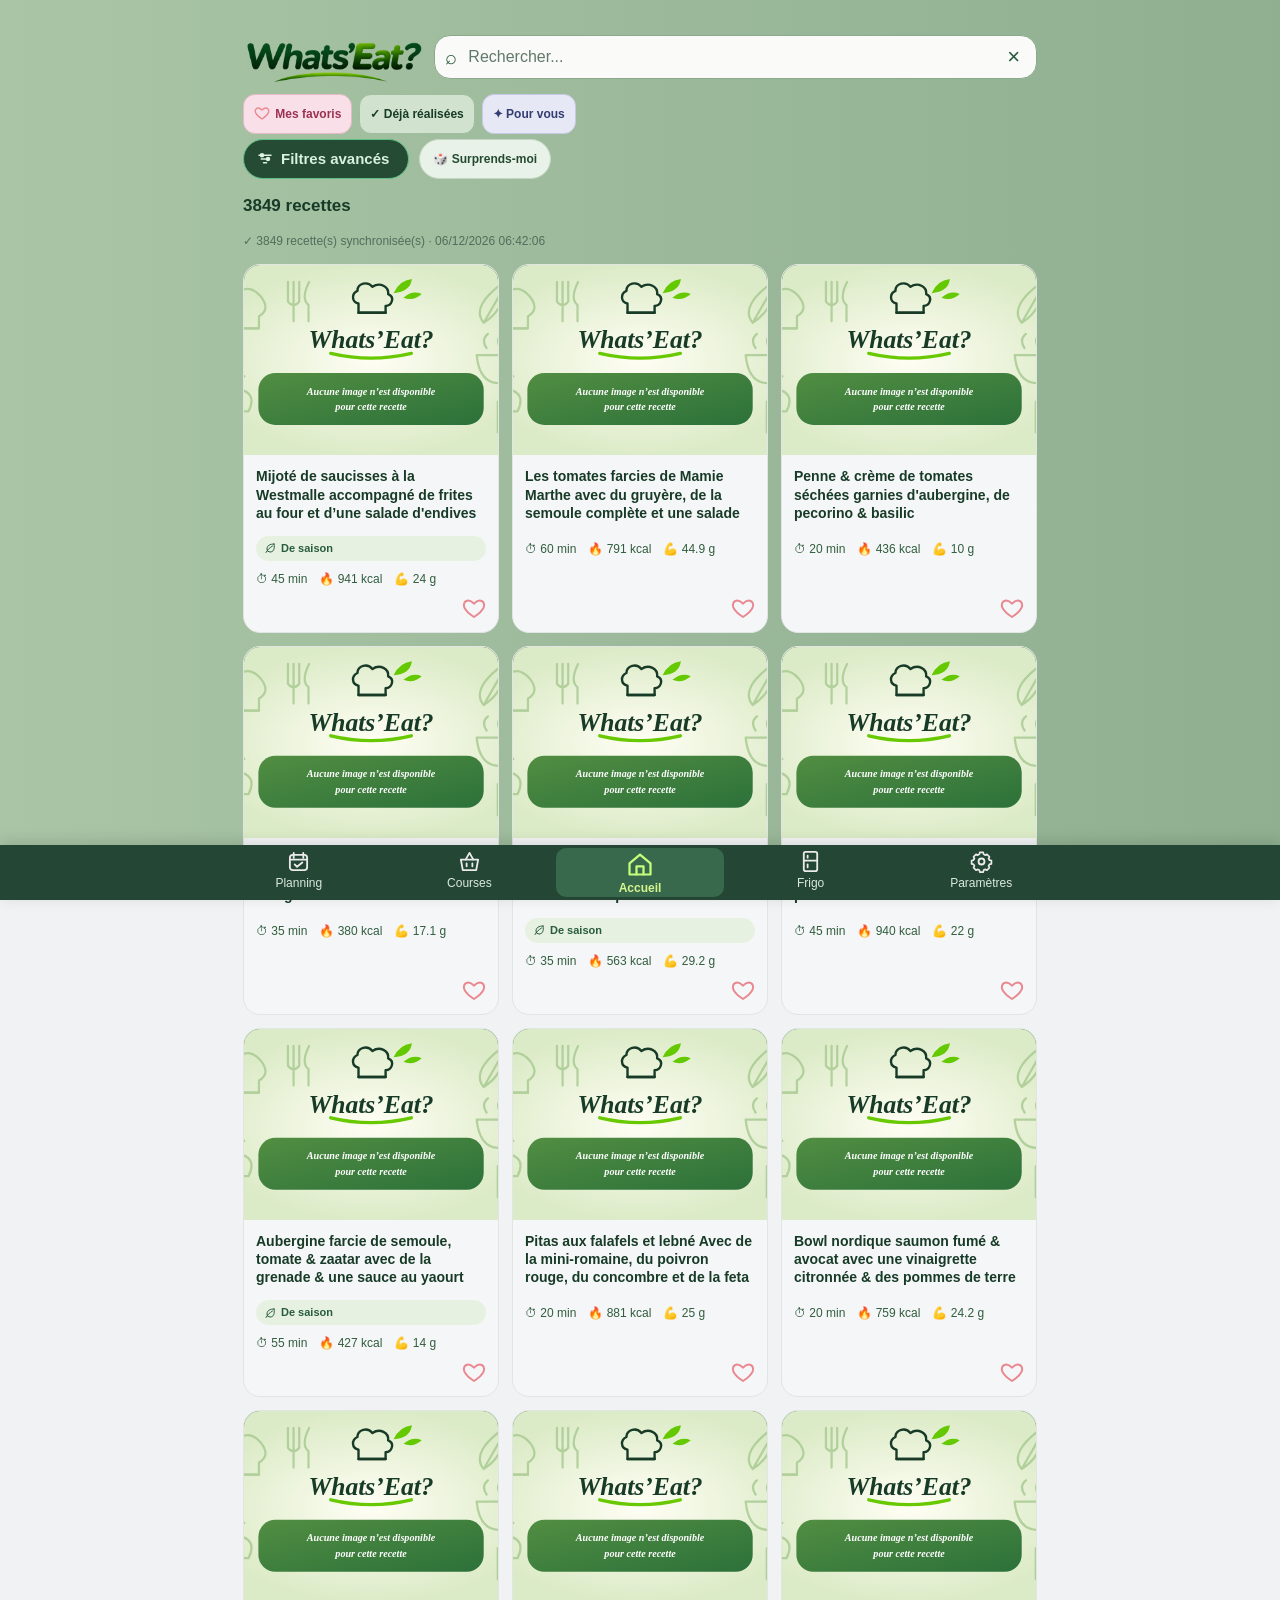
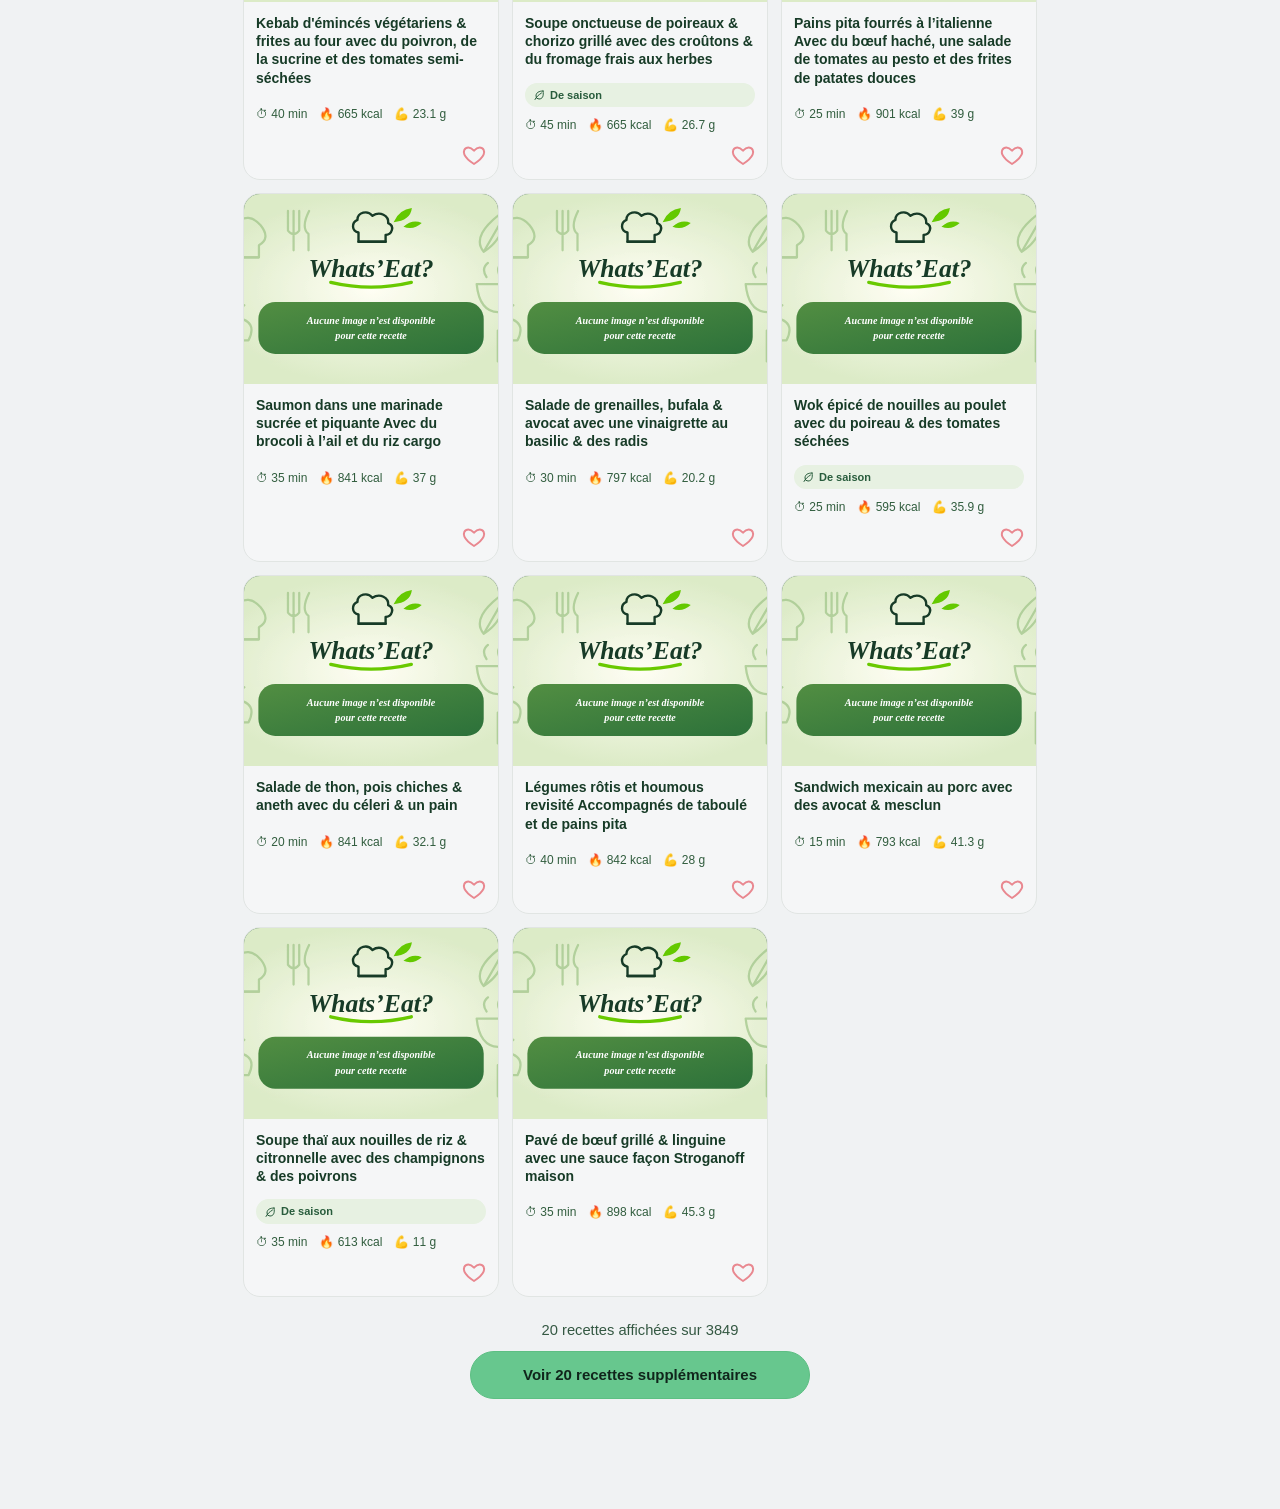
==== index.html @ f7de2b75 "V4.5.51 : cœur des favoris dessiné par l'application Le cœur utilisait les caractères ♥ et ♡, rendus" ====
<!DOCTYPE html>

<html lang="fr"><head><meta charset="utf-8"/><meta content="width=device-width,initial-scale=1,viewport-fit=cover" name="viewport"/><meta content="#A9C5A6" name="theme-color"/><meta content="yes" name="apple-mobile-web-app-capable"/><meta content="black-translucent" name="apple-mobile-web-app-status-bar-style"/><meta content="Whats'Eat" name="apple-mobile-web-app-title"/><link href="manifest.webmanifest" rel="manifest"/><link href="icons/icon-v41-192.png" rel="icon"/><link href="icons/apple-touch-icon-v41.png" rel="apple-touch-icon"/><link href="styles.css?v=4.4.4" rel="stylesheet"/><title>Whats'Eat — Cuisine simple</title><link href="v4.css?v=4.5.45" rel="stylesheet"/></head><body><div aria-label="Chargement de Whats’Eat" class="splash v43-splash" id="splash" role="status"><div class="v43-splash-center"><img alt="Whats’Eat" class="v43-splash-logo" src="icons/wordmark-v44.png"/><div aria-hidden="true" class="v43-splash-spinner"></div><p>Préparation de vos recettes…</p></div></div><script>/* Sécurité de démarrage indépendante de app.js et v4.js. */
(function(){
  function closeSplash(){var splash=document.getElementById('splash');if(!splash)return;splash.classList.add('splash-done');splash.style.pointerEvents='none';setTimeout(function(){if(splash.parentNode)splash.parentNode.removeChild(splash)},600)}
  window.setTimeout(closeSplash,2700);
  window.addEventListener('pageshow',function(event){if(event.persisted)closeSplash()});
  window.addEventListener('error',function(){closeSplash()});
  window.addEventListener('unhandledrejection',function(){closeSplash()});
})();
</script><div id="app"><header class="top"><div class="brand"><img alt="Logo Whats’Eat" class="logo" height="52" src="icons/icon-v41-192.png" width="52"/><div><h1 class="wordmark-title"><img alt="Whats’Eat" class="wordmark-img" src="icons/wordmark-v44.png"/></h1></div></div><label class="searchbox" id="searchPanel"><span>⌕</span><input aria-label="Rechercher une recette" autocomplete="off" id="search" placeholder="Rechercher..."/><button aria-label="Effacer" id="clearSearch">×</button></label></header><div aria-live="off" class="persistent-timer hidden" id="persistentTimer" role="status"><div><span class="timer-label">⏱ Minuteur en cours</span><strong id="persistentTimerReadout">00:00</strong><small id="persistentTimerContext"></small></div><button class="danger" id="persistentTimerStop" type="button">■ STOP</button></div><button aria-label="Paramètres" class="hidden" id="settingsBtn"></button><button aria-label="Rechercher" class="hidden" id="searchBtn"></button><main id="main"><section id="homeView"><button class="fridge-cta hidden" id="fridgeBtn">🥬 Ce que j’ai dans mon frigo <span>›</span></button><div class="recipe-toolbar"><div class="home-shortcuts"><button class="favorites-pill" id="tabFav">♡ Mes favoris</button><button aria-pressed="false" class="made-pill" id="tabMade">✓ Déjà réalisées</button><button aria-pressed="false" class="recommend-pill" id="tabRecommended">✦ Pour vous</button></div></div><div class="advanced-toggle"><button class="secondary" id="advancedBtn"><svg aria-hidden="true" class="filter-icon" fill="none" height="18" stroke="currentColor" stroke-linecap="round" stroke-linejoin="round" stroke-width="2" viewbox="0 0 24 24" width="18"><path d="M4 7h16M7 12h10M10 17h4"></path><circle cx="8" cy="7" fill="white" r="2"></circle><circle cx="16" cy="12" fill="white" r="2"></circle></svg> Filtres avancés <span id="activeFilterCount"></span></button><button class="subtle" id="surprise">🎲 Surprends-moi</button></div><section class="filters hidden" id="advancedFilters"><h2>Temps de cuisine</h2><div class="quick-times" id="quickTimes"></div><h2>Type de plat</h2><div class="chips" id="types"></div><h2>Régime alimentaire</h2><div class="chips" id="ingredients"></div><div class="hidden" id="nutritionFilters"><h2>Nutrition par portion</h2><label class="field">Calories<select id="calFilter"><option value="all">Toutes</option><option value="lt400">Moins de 400 kcal</option><option value="lt600">Moins de 600 kcal</option><option value="600-800">600 à 800 kcal</option><option value="gt800">Plus de 800 kcal</option></select></label><label class="field">Protéines<select id="proteinFilter"><option value="all">Toutes</option><option value="lt20">Moins de 20 g</option><option value="20-40">20 à 40 g</option><option value="gt40">Plus de 40 g</option></select></label><label class="field">Trier par<select id="nutritionSort"><option value="default">Ordre par défaut</option><option value="calAsc">Calories croissantes</option><option value="calDesc">Calories décroissantes</option><option value="protAsc">Protéines croissantes</option><option value="protDesc">Protéines décroissantes</option></select></label></div><label class="checkline"><input id="equipmentOnly" type="checkbox"/> Uniquement avec mon équipement</label><div class="filter-actions"><button class="secondary" id="resetAdvanced">Réinitialiser</button><button class="primary" id="applyAdvanced">Appliquer les filtres</button></div></section><div class="resultshead"><h2 id="resultCount">Recettes</h2></div><div class="status" id="syncStatus" role="status"></div><div class="recipegrid" id="results"></div><div class="v43-more"><p aria-live="polite" id="shownCount"></p><button class="primary hidden" id="moreRecipes" type="button">Voir 20 recettes supplémentaires</button></div><div class="hidden"><button id="tabAll"></button><button id="kitchenBtn"></button><button id="shoppingBtn"></button><div id="times"></div></div></section><section class="hidden" id="detailView"></section><section class="hidden" id="settingsView"><h2>Paramètres</h2><div class="panel"><h3>Mon carnet</h3><p>Ajoute tes recettes personnelles au même catalogue que les recettes synchronisées.</p><button class="primary" id="addRecipe">＋ Ajouter une recette</button></div><div class="panel"><h3>Portions par défaut</h3><label class="field">Nombre de personnes<select id="defaultServings"><option>1</option><option selected="">2</option><option>3</option><option>4</option><option>5</option><option>6</option></select></label></div><div class="panel"><h3>Mon équipement</h3><p class="muted">Sélectionne tes appareils pour privilégier les recettes compatibles. (activable depuis le filtre avancé)</p><div class="equipment-choices" id="equipmentChoices"></div></div><div class="panel"><h3>Filtres nutritionnels</h3><label class="checkline"><input id="nutritionEnabled" type="checkbox"/> Afficher les filtres et le tri nutritionnels</label></div><div class="panel donation-panel"><h3>🍵 Offrez-moi un thé !</h3><p>Whats’Eat reste gratuite et sans publicité. Vous pouvez soutenir son développement, sans contrepartie.</p><div id="donationOptions"></div></div><div class="panel aboutpanel"><h3>À propos</h3><p>Version V4.5.49</p><p class="muted">Whats'Eat - Tous droits réservés - Développée par Malo DEGOIS</p><p class="muted">Copyright © 2026</p></div><div class="panel" id="information-assistance"><h3>Informations et assistance</h3><p class="muted">Une question, une suggestion ou un problème ?</p><div class="rowbuttons"><a class="secondary" href="contact.html" style="display:inline-block;text-decoration:none;padding:12px;border-radius:12px"><svg aria-hidden="true" width="19" height="19" viewBox="0 0 24 24" fill="none" stroke="currentColor" stroke-width="1.8" stroke-linecap="round" stroke-linejoin="round" style="vertical-align:-4px;margin-right:5px"><path d="M3 14v-3a9 9 0 0 1 18 0v3"/><path d="M3 14h3a2 2 0 0 1 2 2v3H6a3 3 0 0 1-3-3v-2Zm18 0h-3a2 2 0 0 0-2 2v3h2a3 3 0 0 0 3-3v-2Z"/><path d="M21 18a4 4 0 0 1-4 4h-3"/></svg> Nous contacter</a><a class="secondary" href="cgu.html" style="display:inline-block;text-decoration:none;padding:12px;border-radius:12px">Conditions générales d’utilisation</a><a class="secondary" href="confidentialite.html" style="display:inline-block;text-decoration:none;padding:12px;border-radius:12px">Confidentialité</a></div></div><div class="panel"><h3>Catalogue HelloFresh</h3><p id="syncInfo">Synchronisation non configurée.</p><button class="secondary" id="syncNow">↻ Synchroniser maintenant</button><p class="muted">Le catalogue est vérifié à chaque ouverture et lors du retour au premier plan. Un service compatible est nécessaire.</p></div><div class="panel"><h3>Sauvegarde</h3><div class="rowbuttons"><button class="secondary" id="exportBtn">Exporter mes données</button><label class="filebutton secondary">Importer une sauvegarde<input accept="application/json,.json" hidden="" id="importBackup" type="file"/></label></div></div><div class="panel dangerpanel"><h3>Zone de réinitialisation</h3><p>Effacer toutes les données enregistrées sur cet appareil.</p><button class="danger" id="resetBtn">Réinitialiser Whats'Eat</button></div></section><section class="hidden" id="kitchenView"><h2>Ce que j’ai dans mon frigo</h2><div class="panel"><h3>Mes ingrédients disponibles</h3><p class="muted">Saisis les ingrédients séparés par des virgules.</p><textarea id="pantry" placeholder="tomate, pâtes, œufs..." rows="3"></textarea><button class="primary" id="pantrySearch">Trouver des recettes</button><div id="pantryResults"></div></div></section><section class="hidden" id="planningView"><h2>Mon planning</h2><p class="muted">Pour ajouter une recette au planning, ouvrez la recette de votre choix et ajoutez-la directement depuis sa fiche.</p><div class="panel"><h3>Mes recettes de la semaine</h3><div id="planner"></div><button class="secondary" id="planShopping">🛒 Ajouter le planning aux courses</button></div><div class="panel"><h3>Génération automatique</h3><p class="muted">Whats’Eat choisit le nombre de recettes souhaité, sans jours ni créneaux.</p><div class="planning-controls"><label>Repas souhaités (1 à 14)<input id="weeklyCount" max="14" min="1" type="number" value="5"/></label><label>Personnes pour la semaine<input id="weeklyPeople" max="20" min="1" type="number" value="2"/></label></div><p id="planningProgress"></p><div class="hidden" id="randomSlots"></div><button class="primary" id="generatePlan">🎲 Générer mes recettes</button></div></section><section class="hidden" id="shoppingView"><h2>🛒 Ma liste de courses</h2><div class="rowbuttons"><button class="secondary" id="shareShopping">↗ Partager la liste</button><button class="secondary" id="clearShopping">Vider la liste</button></div><div class="panel" id="shoppingList"></div></section><section class="hidden" id="cookView"><button class="back" id="cookBack">← Recette</button><h2 id="cookTitle">Mode cuisine</h2><div id="cookContent"></div></section><section class="hidden" id="editorView"><button class="back" data-settings="">← Paramètres</button><h2 id="editorTitle">Ajouter une recette</h2><form class="panel form" id="recipeForm"><label class="field">Nom de la recette<input maxlength="160" name="title" required=""/></label><label class="field">URL de la photo<input name="image" placeholder="https://..." type="url"/></label><label class="field">Ou importer une photo depuis votre appareil<input id="recipeImageFile" accept="image/*" type="file"/></label><p class="muted" id="recipeImageStatus" role="status"></p><div class="twocol"><label class="field">Temps (minutes)<input max="600" min="1" name="minutes" required="" type="number" value="30"/></label><label class="field">Portions<input max="20" min="1" name="servings" required="" type="number" value="2"/></label></div><div class="twocol"><label class="field">Calories par portion (kcal, facultatif)<input min="0" name="kcal" step="1" type="number"/></label><label class="field">Protéines par portion (g, facultatif)<input min="0" name="protein" step="0.1" type="number"/></label></div><label class="field">Type de plat<select name="type"><option>Salade</option><option>Soupe</option><option>Pâtes / riz</option><option>Poêlée</option><option>Four</option><option>Mijoté</option><option>Gâteau</option><option>Biscuits</option><option>Tarte sucrée</option><option>Dessert</option><option>Crêpes / pancakes</option><option>Autre</option></select></label><label class="field">Régime alimentaire<select name="ingredient"><option>Végétarien</option><option>Avec viande</option><option>Avec poisson</option><option>Non précisé</option></select></label><label class="field">Ingrédients (une ligne par ingrédient : quantité | unité | nom)<textarea name="items" placeholder="200 | g | pâtes
2 | c. à soupe | huile d'olive" rows="5"></textarea></label><label class="field">Ustensiles (un par ligne)<textarea name="utensils" placeholder="Poêle
Couteau" rows="3"></textarea></label><label class="field">Étapes (séparer les étapes par une ligne vide ; optionnellement commencer par une URL d'image entre [image: ...])<textarea name="steps" placeholder="Émincer les légumes.

Faire chauffer la poêle." rows="8"></textarea></label><button class="primary" type="submit">Enregistrer la recette</button></form></section></main><nav aria-label="Navigation principale" class="bottom-nav" id="bottomNav"><button data-nav="planning"><img alt="" class="nav-art" src="icons/nav-planning.svg"/><span>Planning</span></button><button data-nav="shopping"><img alt="" class="nav-art" src="icons/nav-courses.svg"/><span>Courses</span></button><button class="nav-home" data-nav="home"><img alt="" class="nav-art" src="icons/nav-home.svg"/><span>Accueil</span></button><button data-nav="kitchen"><img alt="" class="nav-art" src="icons/nav-fridge.svg"/><span>Frigo</span></button><button data-nav="settings"><img alt="" class="nav-art" src="icons/nav-settings.svg"/><span>Paramètres</span></button></nav></div><script defer="" src="app.js?v=4.5.51"></script><script defer="" src="v4.js?v=4.5.51"></script><link href="v44.css?v=4.4.4" rel="stylesheet"/><script defer="" src="v44.js?v=4.4.4"></script><link href="v442.css?v=4.4.4" rel="stylesheet"/><script defer="" src="v442.js?v=4.4.4"></script><link href="v443.css?v=4.4.4" rel="stylesheet"/><script defer="" src="v443.js?v=4.4.4"></script><link href="v444.css?v=4.5.51" rel="stylesheet"/><script defer="" src="v444.js?v=4.5.51"></script><link href="v45.css?v=4.5.1" rel="stylesheet"/><script defer="" src="v45.js?v=4.5.42"></script><script defer="" src="v4515.js?v=4.5.15"></script><script defer="" src="v4522.js?v=4.5.23"></script><script defer="" src="v4524.js?v=4.5.45"></script><script defer="" src="v4526.js?v=4.5.33"></script><script defer="" src="v4527.js?v=4.5.30"></script><script defer="" src="v4548.js?v=4.5.50"></script><script defer="" src="v4534.js?v=4.5.46"></script><style>
#supportOverlay{position:fixed;inset:0;z-index:10000;background:#f5f8f4;color:#24352b;overflow-y:auto;overscroll-behavior:contain;padding-top:0;padding-bottom:env(safe-area-inset-bottom, 0px);font-family:-apple-system,BlinkMacSystemFont,"Segoe UI",sans-serif}
#supportOverlay.hidden{display:none!important}
#supportOverlay *{box-sizing:border-box}
#supportOverlay .support-top{position:sticky;top:0;background:#a9c5a6;padding:calc(max(env(safe-area-inset-top, 0px), 66px) + 16px) 20px 16px;z-index:2}
#supportOverlay .support-back{border:0;background:transparent;color:#163b24;font:inherit;font-weight:700;padding:4px 0;cursor:pointer}
#supportOverlay .support-main{max-width:640px;margin:auto;padding:22px 18px 60px}
#supportOverlay .card{background:white;border-radius:18px;padding:22px;box-shadow:0 2px 12px #163b2410}
#supportOverlay h1{font-size:1.6rem}#supportOverlay h2{font-size:1.12rem;margin-top:28px}
#supportOverlay p,#supportOverlay li{line-height:1.55}
#supportOverlay .muted,#supportOverlay small{color:#5c6d60}
#supportOverlay a{color:#236c40}
#supportOverlay label{display:block;font-weight:600;margin:15px 0 6px}
#supportOverlay input:not([type=checkbox]),#supportOverlay select,#supportOverlay textarea{width:100%;border:1px solid #b9c7bb;border-radius:10px;padding:12px;font:inherit;background:white;color:#24352b;min-height:44px}
#supportOverlay textarea{resize:vertical}
#supportOverlay .check{display:flex;gap:10px;align-items:flex-start;font-size:.9rem;font-weight:400}
#supportOverlay .check input{width:auto;min-height:0;margin-top:4px}
#supportOverlay #submit{width:100%;padding:14px;border:0;border-radius:12px;background:#285c3c;color:white;font-weight:700;font-size:1rem;margin-top:18px}
#supportOverlay #submit:disabled{opacity:.6}
#supportOverlay #status{margin-top:12px;min-height:1.5em}
#supportOverlay #status[role=alert]{color:#a02c2c}
</style>
<div id="supportOverlay" class="hidden" role="dialog" aria-modal="true" aria-label="Informations et assistance"><div class="support-top"><button type="button" class="support-back" id="supportBackOverlay">← Retour</button></div><div class="support-main" id="supportContent"></div></div>
<script>(function(){
const overlay=document.getElementById('supportOverlay'),content=document.getElementById('supportContent'),back=document.getElementById('supportBackOverlay');
const pages=['contact.html','cgu.html','confidentialite.html'];let active=false,previousOverflow='',request=0;
function hide(){active=false;request++;overlay.classList.add('hidden');content.replaceChildren();document.body.style.overflow=previousOverflow;}
function close(){if(!active)return;if(history.state&&history.state.whatseatSupport){history.back();}else hide();}
async function openPage(page,first){if(!pages.includes(page))return;if(first){previousOverflow=document.body.style.overflow;document.body.style.overflow='hidden';active=true;overlay.classList.remove('hidden');history.pushState({whatseatSupport:true},'',location.href);}const current=++request;content.textContent='Chargement…';overlay.scrollTop=0;
try{const response=await fetch(page+'?app_version=4.5.8',{cache:'no-store'});if(!response.ok)throw Error('Chargement impossible');const doc=new DOMParser().parseFromString(await response.text(),'text/html');const main=doc.querySelector('main');if(!main)throw Error('Page introuvable');if(current!==request||!active)return;content.innerHTML=main.innerHTML;}catch(e){if(current===request&&active)content.textContent='Impossible de charger cette page. Vérifie ta connexion puis réessaie.';}}
document.addEventListener('click',function(e){const a=e.target.closest('a[href]');if(!a)return;const inSettings=!!a.closest('#information-assistance');const inOverlay=overlay.contains(a);if(!inSettings&&!inOverlay)return;const url=new URL(a.href,location.href),page=url.pathname.split('/').pop();if(url.origin!==location.origin||!pages.includes(page))return;e.preventDefault();openPage(page,!active);});
back.addEventListener('click',close);
window.addEventListener('popstate',function(){if(active)hide();});
window.addEventListener('keydown',function(e){if(e.key==='Escape'&&active)close();});
content.addEventListener('submit',async function(e){const form=e.target;if(form.id!=='contactForm')return;e.preventDefault();if(!form.reportValidity())return;const btn=form.querySelector('#submit'),status=form.querySelector('#status');btn.disabled=true;status.textContent='Envoi en cours…';status.setAttribute('role','status');try{const response=await fetch(form.action,{method:'POST',body:new FormData(form),headers:{Accept:'application/json'}});if(!response.ok){let msg='Le message n’a pas pu être envoyé. Réessaie plus tard.';try{const data=await response.json();if(data.errors?.length)msg=data.errors.map(x=>x.message).join(' ');}catch(_){}throw Error(msg);}form.reset();status.textContent='Votre message a bien été envoyé. Merci !';}catch(err){status.setAttribute('role','alert');status.textContent=err.message||'Erreur réseau : vérifie ta connexion.';}finally{btn.disabled=false;}});
})();</script></body></html>
---- styles.css ----
:root{color-scheme:dark;--bg:#10251b;--card:#1a3729;--card2:#193125;--line:#315440;--lime:#c8ed91;--mint:#6dcf95;--text:#f2f8ef;--muted:#a8bfb0}*{box-sizing:border-box}html{background:var(--bg)}body{margin:0;background:radial-gradient(ellipse at 10% 0%,#193c2a 0%,var(--bg) 55%);color:var(--text);font:15px/1.5 -apple-system,BlinkMacSystemFont,'Segoe UI',sans-serif;min-height:100vh}button,input,textarea,select{font:inherit}button{cursor:pointer}button:focus-visible,input:focus-visible,textarea:focus-visible,select:focus-visible{outline:2px solid var(--lime);outline-offset:2px}#app{max-width:850px;margin:auto;padding:calc(20px + env(safe-area-inset-top, 0px)) 18px calc(30px + env(safe-area-inset-bottom, 0px))}.top{display:flex;align-items:center;justify-content:space-between;gap:12px;margin:7px 0 27px}.brand{display:flex;align-items:center;gap:12px}.logo{width:52px;height:52px;border-radius:18px;background:#397d51;color:#d5f4a0;display:grid;place-items:center;font-size:32px}.brand h1{font-size:29px;line-height:1.05;letter-spacing:-1.2px;margin:0;color:var(--lime);font-weight:800}.brand h1 span{color:#f0f7d9}.brand p{margin:5px 0 0;color:var(--muted);font-size:11px}.iconbtn{border:1px solid var(--line);border-radius:50%;background:var(--card);color:var(--lime);width:43px;height:43px;font-size:22px}.searchbox{display:flex;align-items:center;gap:9px;padding:0 15px;border:1px solid #45654c;background:#1c3829;border-radius:28px;height:53px}.searchbox span{font-size:30px;color:#b3cbbb}.searchbox input{min-width:0;flex:1;border:0;background:transparent;color:white;outline:none;font-size:14px}.searchbox input::placeholder{color:#a8b7aa}.searchbox button{border:0;background:none;color:#adc5b3;font-size:22px}.filters h2,.resultshead h2{font-size:15px;margin:22px 0 10px;color:var(--lime)}.chips{display:flex;flex-wrap:wrap;gap:9px}.chip{border:1px solid #375a45;border-radius:99px;background:#1b3829;color:#ecf5ea;padding:9px 13px;font-size:13px;transition:.15s}.chip.active{background:#5ab77d;color:#10251b;border-color:#8de4a6;font-weight:700}.tabs{display:grid;grid-template-columns:1fr 1fr;gap:9px;margin:25px 0 20px}.tabs button{border:1px solid var(--line);background:#1a3629;color:#f4f7ef;border-radius:28px;padding:12px 7px;font-weight:700}.tabs button.active{background:#63c18b;color:#10251b;border-color:#63c18b}.resultshead{display:flex;align-items:center;justify-content:space-between;gap:10px;margin-bottom:13px}.resultshead h2{margin:0;color:white;font-size:17px}.subtle{border:0;background:#28523a;border-radius:20px;color:#c4eccd;padding:9px 12px;font-size:12px}.status{color:var(--muted);font-size:12px;margin:5px 0 14px}.recipegrid{display:grid;grid-template-columns:repeat(2,minmax(0,1fr));gap:13px}.recipe{overflow:hidden;border:1px solid var(--line);background:#1b3729;border-radius:17px;cursor:pointer}.recipe img,.imageplaceholder{width:100%;aspect-ratio:1.4;object-fit:cover;display:grid;place-items:center;background:linear-gradient(130deg,#2e6041,#163324);font-size:48px}.recipebody{padding:12px}.recipe h3{font-size:14px;line-height:1.3;margin:0 0 9px;min-height:36px}.recipefoot{display:flex;justify-content:space-between;align-items:center;gap:5px;color:var(--muted);font-size:12px}.heart{border:0;background:transparent;color:#e98890;font-size:23px;line-height:1}.hidden{display:none!important}.bottom{position:fixed;bottom:0;left:0;right:0;max-width:850px;margin:auto;display:grid;grid-template-columns:repeat(3,1fr);background:#152f21f5;border-top:1px solid #335642;padding:8px 12px calc(8px + env(safe-area-inset-bottom));backdrop-filter:blur(10px);z-index:10}.bottom button{border:0;background:none;color:#9ab8a4;font-size:23px;display:flex;flex-direction:column;align-items:center;gap:0}.bottom button.selected{color:var(--lime)}.bottom small{font-size:10px}.back{background:none;border:0;color:var(--lime);padding:0 0 12px}.panel{border:1px solid var(--line);background:#1a3729;border-radius:18px;padding:17px;margin:15px 0}.panel h3{margin:0 0 8px;color:var(--lime)}.panel p{color:var(--muted);font-size:13px}.primary,.secondary,.filebutton{display:inline-block;border-radius:25px;border:1px solid #5dbf83;padding:12px 18px;font-weight:700;text-align:center}.primary{background:#67c78e;color:#10251b}.secondary,.filebutton{background:#254b35;color:#d8f2de}.rowbuttons{display:flex;flex-wrap:wrap;gap:9px}.field{display:flex;flex-direction:column;gap:6px;color:#d7ebd7;font-size:13px;margin:12px 0}.field input,.field textarea,.field select{width:100%;background:#10291d;color:white;border:1px solid #45644c;border-radius:10px;padding:11px;resize:vertical}.twocol{display:grid;grid-template-columns:1fr 1fr;gap:12px}.muted{font-size:12px;color:var(--muted)}.hero{width:100%;aspect-ratio:1.5;object-fit:cover;border-radius:18px;background:#214b34}.detailtitle{font-size:25px;line-height:1.2;margin:15px 0 8px}.meta{color:var(--muted);display:flex;gap:12px;flex-wrap:wrap}.portionbar{display:flex;align-items:center;gap:12px;margin:16px 0}.portionbar button{border:1px solid #4c7b59;background:#244b34;color:white;border-radius:50%;width:35px;height:35px}.checklist{list-style:none;padding:0}.checklist li{padding:9px 0;border-bottom:1px solid var(--line)}.checklist label{display:flex;gap:9px;align-items:flex-start}.checklist input{accent-color:#7cda9b;margin-top:5px}.step{padding:15px;background:#20432f;border:1px solid var(--line);border-radius:15px;margin:12px 0}.step img{width:100%;border-radius:10px;max-height:260px;object-fit:cover}.step h4{margin:5px 0;color:var(--lime)}.step p{white-space:pre-wrap}.empty{grid-column:1/-1;border:1px dashed #496b53;border-radius:16px;padding:28px;text-align:center;color:#b4c9b9}.source{color:var(--mint)}@media(min-width:650px){.recipegrid{grid-template-columns:repeat(3,minmax(0,1fr))}#app{padding-left:28px;padding-right:28px}}@media(prefers-reduced-motion:reduce){*{transition:none!important}}

.header-actions{display:flex;align-items:center;gap:9px}.header-actions .iconbtn{flex-shrink:0}@media(max-width:380px){.header-actions{gap:5px}.header-actions .iconbtn{width:37px;height:37px;font-size:20px}.brand h1{font-size:25px}.logo{width:45px;height:45px}}

.logo{object-fit:cover;display:block;border-radius:16px;box-shadow:0 2px 14px #0005;flex-shrink:0}

/* V3.4 extensions, existing colors and time filters preserved */
.toolsbar{margin:17px 0 5px}.dangerpanel{border-color:#9c4949}.danger{background:#b93e45;color:white;border:1px solid #e46b72;border-radius:25px;padding:12px 18px;font-weight:700}.made{display:flex;align-items:center;gap:9px}.made input{width:20px;height:20px;accent-color:var(--mint)}.stars{display:flex;align-items:center;gap:5px}.star{background:transparent;border:0;color:#e9bd55;font-size:30px;padding:0 2px}.star.filled{color:#f4c451}.recipestatus{font-size:11px;color:var(--lime);min-height:2px}.shoppingrow{display:flex;align-items:center;gap:12px;padding:11px 0;border-bottom:1px solid var(--line)}.shoppingrow input{accent-color:var(--mint)}.shoppingrow span{flex:1}.shoppingrow button{background:none;border:0;color:#e98890;font-size:22px}.crossed{text-decoration:line-through;opacity:.55}.pland{border-bottom:1px solid var(--line);padding:8px 0}.pland h4{margin:4px 0;color:var(--lime)}.planline{display:flex;gap:10px;align-items:center;margin:8px 0}.planline select{flex:1;min-width:0;background:var(--bg);color:white;border:1px solid var(--line);border-radius:9px;padding:9px}.pantryresult{display:flex;flex-direction:column;border-bottom:1px solid var(--line);padding:9px 0}.pantryresult button{background:none;border:0;color:var(--lime);text-align:left;padding:0}.pantryresult span{font-size:12px;color:var(--muted)}#pantry{width:100%;background:var(--bg);color:white;border:1px solid var(--line);border-radius:9px;padding:10px}.cooktext{font-size:19px;line-height:1.7;white-space:pre-wrap}.timerreadout{font-size:24px;font-weight:700;color:var(--lime);margin:15px 0}progress{width:100%;accent-color:var(--mint)}

/* Whats'Eat? 3.4.1 */
.recipe-source{margin:24px 0 12px;color:var(--muted,#83998b);font-size:.82rem;text-align:center}
.recipe-source a{color:inherit;text-decoration:underline;text-underline-offset:2px}
.planpicker{flex-basis:100%;width:100%;margin:10px 0}
.timercontrols{display:flex;align-items:center;gap:12px;flex-wrap:wrap;margin:10px 0}
.timercontrols [hidden]{display:none!important}
.aboutpanel .muted{font-size:.86rem}

/* V3.4.2 : bandeau minuteur global, indépendant de l'étape */
.persistent-timer{position:sticky;top:0;z-index:100;display:flex;align-items:center;justify-content:space-between;gap:14px;background:#183c2a;color:#fff;border:1px solid #68b78a;border-radius:12px;padding:10px 14px;margin:8px auto;max-width:1100px;box-shadow:0 4px 16px #0004}.persistent-timer.hidden{display:none!important}.persistent-timer>div{display:flex;flex-direction:column;gap:2px;min-width:0}.persistent-timer strong{font-size:1.5rem;font-variant-numeric:tabular-nums}.persistent-timer small{opacity:.85;white-space:nowrap;overflow:hidden;text-overflow:ellipsis}.persistent-timer .timer-label{font-size:.8rem;opacity:.85}.persistent-timer button{flex-shrink:0}
---- v4.css ----
:root{color-scheme:light;--bg:#DDE8DC;--card:#fff;--card2:#f3f8f1;--line:#c4d7c2;--text:#254A32;--muted:#536d5c}
html{background:#DDE8DC}body{background:#DDE8DC;color:#254A32}#app{padding-bottom:calc(95px + env(safe-area-inset-bottom,0px))}h1,h2,h3,h4,p{overflow-wrap:anywhere}.top{background:transparent}.brand .logo{width:64px;height:64px;object-fit:contain}.brand p{color:#536d5c}.panel,.recipe,.filters,.searchbox{background:#fff;color:#254A32;border-color:#c4d7c2}.muted,.status{color:#536d5c}.fridge-cta{width:100%;display:flex;align-items:center;justify-content:space-between;padding:17px;background:white;color:#254A32;border:1px solid #c4d7c2;border-radius:14px;font-weight:700;margin:10px 0 18px}.fridge-cta span{font-size:25px}.recipe-toolbar{display:flex;align-items:center;justify-content:space-between;gap:8px}.recipe-toolbar h2{margin:8px 0}.favorites-pill{background:#F9DFE7;color:#9B3153;border:1px solid #E6B9C6;border-radius:12px;padding:9px 12px;font-weight:700}.favorites-pill.selected{background:#EFA5B9;border-color:#B73F65}.quick-times{display:grid;grid-template-columns:repeat(4,minmax(0,1fr));gap:5px;margin:12px 0}.quick-times button{padding:9px 2px;background:white;border:1px solid #c4d7c2;border-radius:9px;color:#315D3E;font-size:clamp(10px,2.9vw,13px);font-weight:700;white-space:nowrap}.quick-times button.active{background:#315D3E;color:white}.advanced-toggle{text-align:right;margin:5px 0 10px}.advanced-toggle button{padding:8px 12px}.filters{margin:12px 0;padding:16px;border-radius:14px}.filters .chips{display:flex;flex-wrap:wrap}.v4-metrics{display:flex;flex-wrap:wrap;gap:5px 12px;font-size:12px;color:#315D3E;margin:9px 0}.recipe img{width:100%;aspect-ratio:4/3;object-fit:cover;display:block}.hero{max-width:100%;height:auto;object-fit:contain}.v4-detail-nutrition{padding:9px;color:#315D3E}.bottom-nav{position:fixed;bottom:0;left:0;right:0;z-index:60;display:flex;justify-content:center;gap:3px;background:#244735;padding:8px max(10px,calc((100vw - 850px)/2)) calc(8px + env(safe-area-inset-bottom,0px));box-shadow:0 -3px 14px #0002}.bottom-nav button{flex:1;max-width:270px;background:transparent;color:#dce8df;border:0;border-radius:10px;padding:5px;display:flex;flex-direction:column;align-items:center;font-size:24px;line-height:1.1}.bottom-nav button span{font-size:12px;margin-top:4px}.bottom-nav button.nav-active{background:#39694C;color:#D5F58D}.planning-controls{display:grid;grid-template-columns:1fr 1fr;gap:12px}.planning-controls label{display:flex;flex-direction:column;font-size:13px}.planning-controls input{width:100%;padding:8px}.slot-grid{display:grid;grid-template-columns:1.5fr 1fr 1fr;align-items:center;gap:8px}.slot-choice{text-align:center;background:#f3f8f1;border-radius:8px;padding:8px}.slot-choice input{width:20px;height:20px;accent-color:#315D3E}.plan-day{padding:10px 0;border-bottom:1px solid #c4d7c2}.plan-day h4{margin:5px 0}.plan-line{display:flex;align-items:center;gap:6px;margin:8px 0;font-size:13px}.plan-line>span{min-width:34px}.plan-line em{color:#536d5c}.plan-recipe{flex:1;text-align:left;border:0;background:#f3f8f1;color:#254A32;border-radius:7px;padding:9px}.plan-change,.plan-remove{border:0;border-radius:7px;padding:8px;background:#e6efe6;color:#254A32}.checkline{display:flex;gap:8px;align-items:center;padding:7px 0;color:#254A32}.equipment-choices{display:grid;grid-template-columns:1fr 1fr;gap:2px}.splash{position:fixed;inset:0;z-index:100;background:#DDE8DC;display:flex;align-items:center;justify-content:center;overflow:hidden;transition:opacity .45s,visibility .45s}.splash .splash-artwork{display:block;width:100%;height:100%;object-fit:cover;object-position:center;animation:splashArtworkIntro .8s ease-out both,splashArtworkPulse 1.6s ease-in-out .8s infinite alternate}@keyframes splashArtworkIntro{from{opacity:0;transform:scale(1.035)}to{opacity:1;transform:scale(1)}}@keyframes splashArtworkPulse{to{transform:scale(1.012)}}@media(prefers-reduced-motion:reduce){.splash .splash-artwork{animation:none}}.splash-done{opacity:0;visibility:hidden;pointer-events:none}.splash.no-motion img,.splash.no-motion .splash-loader{animation:none}@keyframes spin{to{transform:rotate(360deg)}}@keyframes splashIntro{from{opacity:0;transform:scale(.86)}to{opacity:1;transform:scale(1)}}@keyframes splashPulse{to{transform:scale(1.045)}}@media(max-width:430px){#app{padding-left:12px;padding-right:12px}.brand p{display:none}.brand h1{font-size:25px}.recipe-toolbar h2{font-size:19px}.favorites-pill{font-size:12px;padding:9px 7px}.equipment-choices{grid-template-columns:1fr}} 

/* V4.1 : lisibilité, fond dégradé et images sans étirement. */
:root{--bg:#A9C5A6;--text:#173B27;--muted:#365642;--line:#7F9D81}
html{background:#A9C5A6}
body{background:linear-gradient(90deg,#A9C5A6 0%,#8FAF90 100%) fixed!important;color:#173B27;min-height:100dvh}
.brand h1,.brand h1 span,.detailtitle,.resultshead h2,.filters h2,.panel h2,.panel h3,.panel h4{color:#173B27!important}
.back,.iconbtn{color:#173B27!important;border-color:#709779!important;background:#E5F0E1!important}
.iconbtn{display:inline-flex;align-items:center;justify-content:center}
.iconbtn img{width:23px;height:23px;display:block;filter:brightness(0) saturate(100%) invert(17%) sepia(24%) saturate(1385%) hue-rotate(91deg) brightness(95%)}
.bottom-nav .nav-art{display:block;width:25px;height:25px;filter:brightness(0) invert(92%)}
.bottom-nav button.nav-active .nav-art{filter:brightness(0) saturate(100%) invert(91%) sepia(30%) saturate(722%) hue-rotate(31deg) brightness(106%)}
.recipegrid .recipe img{display:block;width:100%;height:auto;aspect-ratio:4/3;object-fit:cover;object-position:center;max-height:none}
.recipegrid .recipe{min-width:0}
.quick-times button.active{background:#24583A!important;color:#fff!important;border-color:#173B27!important;box-shadow:inset 0 0 0 1px #173B27}
.splash{background:#A9C5A6}
#settingsView .equipment-choices label{color:#173B27!important}
#settingsView .equipment-choices input{accent-color:#24583A;width:18px;height:18px}

/* Garantir le recadrage sans déformation sur iOS et Android. */
.recipegrid .recipe > img,.recipegrid .recipe img{width:100%!important;height:auto!important;aspect-ratio:4 / 3!important;object-fit:cover!important;object-position:center!important;}

/* Les éléments d’interface doivent rester lisibles sur le sauge B. */
.top .brand h1,.top .brand h1 span,.back,#detailView h1,#detailView h2{color:#173B27!important}

/* V4.1.2 : wordmark officiel et splash adaptable à tous les formats */
.top .brand{min-width:0;flex:1;gap:8px}
.top .brand>div{min-width:0;flex:1}
.top .brand .logo{width:clamp(42px,12vw,58px);height:clamp(42px,12vw,58px);flex-shrink:0}
.top .brand .wordmark-title{margin:0;line-height:0;min-width:0}
.top .brand .wordmark-img{display:block;width:100%;height:auto;max-width:245px;max-height:55px;object-fit:contain;object-position:left center}
.top .header-actions{flex-shrink:0;gap:6px}
.top .iconbtn{width:40px;height:40px;flex-shrink:0}
@media(max-width:390px){.top{gap:5px}.top .brand{gap:5px}.top .iconbtn{width:36px;height:36px}.top .brand .logo{width:42px;height:42px}}
.splash{background:#d8f0d6;display:flex;align-items:center;justify-content:center;overflow:hidden}
.splash .splash-frame{position:relative;width:min(100vw,75dvh);max-height:100dvh;aspect-ratio:1086/1448;flex:none;overflow:hidden}
.splash .splash-artwork{display:block;width:100%;height:100%;object-fit:contain;object-position:center;animation:splashArtworkIntro .7s ease-out both}
.splash .splash-spinner{position:absolute;left:48.7%;top:77.4%;width:8.2%;aspect-ratio:1;transform:translate(-50%,-50%);animation:whatseatSpin 1.2s linear infinite}
.splash .splash-spinner i{position:absolute;left:45%;top:0;width:12%;height:12%;border-radius:50%;background:#0d5830;transform-origin:50% 420%;}
.splash .splash-spinner i:nth-child(1){transform:rotate(0deg);opacity:0.4}
.splash .splash-spinner i:nth-child(2){transform:rotate(30deg);opacity:0.46}
.splash .splash-spinner i:nth-child(3){transform:rotate(60deg);opacity:0.51}
.splash .splash-spinner i:nth-child(4){transform:rotate(90deg);opacity:0.57}
.splash .splash-spinner i:nth-child(5){transform:rotate(120deg);opacity:0.62}
.splash .splash-spinner i:nth-child(6){transform:rotate(150deg);opacity:0.68}
.splash .splash-spinner i:nth-child(7){transform:rotate(180deg);opacity:0.73}
.splash .splash-spinner i:nth-child(8){transform:rotate(210deg);opacity:0.78}
.splash .splash-spinner i:nth-child(9){transform:rotate(240deg);opacity:0.84}
.splash .splash-spinner i:nth-child(10){transform:rotate(270deg);opacity:0.89}
.splash .splash-spinner i:nth-child(11){transform:rotate(300deg);opacity:0.95}
.splash .splash-spinner i:nth-child(12){transform:rotate(330deg);opacity:1.0}
@keyframes whatseatSpin{to{transform:translate(-50%,-50%) rotate(360deg)}}
@media(prefers-reduced-motion:reduce){.splash .splash-spinner{animation:none}}

/* En-tête compact : logo et signature alignés verticalement */
.top .brand{display:flex;align-items:center;gap:10px;min-width:0}
.top .brand>div{display:flex;align-items:center;min-width:0}
.top .brand .wordmark-title{margin:0;line-height:1;display:flex;align-items:center}
.top .brand .wordmark-img{display:block;max-width:100%;height:auto}
@media(max-width:420px){.top .brand{gap:7px}.top .brand .logo{width:44px;height:44px;flex-shrink:0}.top .brand .wordmark-img{max-width:min(42vw,175px)}}

/* V4.1.4 : cohérence du thème et signature officielle */
.top .brand{display:flex;align-items:center;gap:9px;min-width:0;flex:1}
.top .brand>div{display:flex;align-items:center;flex:1;min-width:0}
.top .brand .wordmark-title{margin:0;line-height:0;display:flex;align-items:center;min-width:0;width:100%}
.top .brand .wordmark-img{display:block;width:100%;max-width:245px;max-height:56px;height:auto;object-fit:contain;object-position:left center}
.top .brand p{display:none!important}
button.back,.back{background:transparent!important;border:0!important;box-shadow:none!important;color:#173B27!important;padding:8px 0 12px!important;border-radius:0!important}
button.back:hover,.back:focus-visible{background:transparent!important}
@media(max-width:420px){.top .brand .wordmark-img{max-width:100%}}

/* V4.1.5 — raccourcis, étapes, planning */
.recipe-toolbar{align-items:flex-start;flex-wrap:wrap;gap:10px}
.home-shortcuts{display:flex;flex-wrap:wrap;gap:7px;justify-content:flex-end}
.home-shortcuts button{font-size:12px;padding:9px 10px;border-radius:12px;font-weight:700;min-height:40px}
.made-pill{background:#D1E3CE;color:#173B27;border:1px solid #9FBE9E}
.made-pill.selected{background:#A7CDA4;border-color:#42764C}
.recommend-pill{background:#E7E8F5;color:#343D72;border:1px solid #C7C9E5}
.recommend-pill.selected{background:#C7CBEF;border-color:#737BB7}
#detailView .step{background:#F3F8F1!important;border:1px solid #C4D7C2!important;color:#233B2B!important}
#detailView .step h4{color:#173B27!important}
#detailView .step p{color:#27352C!important;line-height:1.65}
#generatePlan,#planShopping{margin-top:20px}
@media(max-width:430px){.recipe-toolbar{display:block}.home-shortcuts{justify-content:flex-start;margin-top:8px}.home-shortcuts button{font-size:11px;padding:9px 8px}}

/* V4.3 : navigation progressive et favoris uniformes */
.recipegrid .recipe{display:flex;flex-direction:column;min-width:0}
.recipegrid .recipebody{display:flex;flex:1;flex-direction:column}
.recipegrid .recipefoot{margin-top:auto;display:flex;justify-content:flex-end;align-items:flex-end}
.recipegrid .heart{margin-left:auto;cursor:pointer}
.v43-more{display:flex;align-items:center;flex-direction:column;gap:10px;margin:22px auto 30px;text-align:center}
.v43-more p{margin:0;color:#345842;font-size:.92rem}
.v43-more button{max-width:340px;width:100%;min-height:44px}
#detailFav.v43-detail-fav{background:#F9DFE7!important;color:#A53660!important;border:1px solid #E9B8CA!important;border-radius:999px!important;font-weight:700}
#detailFav.v43-detail-fav:hover{background:#F4CFDB!important}
/* Fond plein écran ; logo transparent sans recadrage ; spinner CSS réel. */
#splash.v43-splash{position:fixed;inset:0;inset:0 0 0 0;width:100%;height:100vh;height:100dvh;background:#A9C5A6;display:flex;align-items:center;justify-content:center;z-index:9999;padding:env(safe-area-inset-top) 20px env(safe-area-inset-bottom);box-sizing:border-box;overflow:hidden}
.v43-splash-center{display:flex;align-items:center;justify-content:center;flex-direction:column;gap:20px;width:min(80vw,360px);max-width:100%}
.v43-splash-logo{width:min(75vw,300px);max-width:100%;height:auto;max-height:25vh;object-fit:contain;animation:none!important}
.v43-splash-spinner{width:42px;height:42px;box-sizing:border-box;border:5px dotted #24583B;border-right-color:transparent;border-radius:50%;animation:v43Rotate .85s linear infinite!important}
.v43-splash-center p{margin:0;color:#173B27;font-weight:600;font-size:clamp(13px,3.5vw,16px);text-align:center}
@keyframes v43Rotate{to{transform:rotate(360deg)}}
@media(prefers-reduced-motion:reduce){.v43-splash-spinner{animation-duration:2.5s!important}}

/* V4.5.9: images des fiches sans bandes */
#detailView img.hero{display:block!important;width:100%!important;max-width:100%!important;aspect-ratio:16 / 9!important;height:auto!important;object-fit:cover!important;object-position:center!important;background:transparent!important;border-radius:18px!important;}
.recipegrid .recipe>img{display:block!important;width:100%!important;aspect-ratio:4 / 3!important;object-fit:cover!important;object-position:center!important;}

/* V4.5.10 — dimension stable des images de fiches */
#detailView img.hero{height:auto!important;min-height:0;aspect-ratio:16 / 9!important;object-fit:cover!important;}

/* V4.5.13: recadrage sans déformation */
#detailView .we-hero-frame{display:block;width:100%;aspect-ratio:16/9;overflow:hidden;border-radius:18px;background:#f0f5df;}
#detailView .we-hero-frame img.hero{display:block!important;width:100%!important;height:100%!important;min-height:0!important;max-width:none!important;max-height:none!important;aspect-ratio:auto!important;object-fit:cover!important;object-position:center!important;border-radius:0!important;}

/* V4.5.14 — cadre fixe et photo recadrée proportionnellement, sans étirement. */
#detailView .we-hero-frame{position:relative!important;width:100%!important;height:auto!important;aspect-ratio:16 / 9!important;overflow:hidden!important;}
#detailView .we-hero-frame > img.hero{position:absolute!important;inset:0!important;display:block!important;width:100%!important;height:100%!important;min-width:0!important;min-height:0!important;max-width:none!important;max-height:none!important;aspect-ratio:auto!important;object-fit:cover!important;object-position:50% 50%!important;transform:none!important;}


/* V4.5.45 — retour aux métriques simples, sans pastilles. */
.v4-metrics{display:flex;flex-wrap:wrap;align-items:center;gap:5px 12px;font-size:12px;line-height:1.3;margin:9px 0;color:#315D3E;white-space:normal;overflow:visible}
.v4-metrics span{display:inline;min-width:0;background:transparent;border:0;border-radius:0;padding:0;white-space:normal}
html[data-we-theme="dark"] .v4-metrics,html[data-we-theme="dark"] .v4-metrics span{color:#eff8ec!important;font-weight:600!important}
---- v44.css ----
/* Whats'Eat? V4.4 — surcouche de présentation */
.top{display:flex;align-items:center;gap:12px;margin-bottom:16px}
.top .brand{flex:0 1 auto;max-width:46%;gap:4px}
.top .brand .logo{display:none}
.top .brand>div{flex:0 1 auto}
.top .brand .wordmark-img{width:100%;max-width:220px;max-height:60px}
#searchPanel{flex:1;min-width:0;margin:0;height:44px;border-radius:16px;padding:0 10px;background:#fff;border:1px solid #8ba98c}
#searchPanel input{font-size:13px;color:#173B27!important;min-width:0}
#searchPanel input::placeholder{color:#617969}
#searchPanel span{font-size:20px;color:#24583A}
#searchPanel button{color:#24583A}
.bottom-nav button{min-width:0;padding:5px 2px}
.bottom-nav button span{font-size:clamp(9px,2.5vw,12px)}
.bottom-nav .nav-home .nav-art{width:32px;height:32px}
.bottom-nav .nav-home span{font-weight:800}
#settingsView .field,#settingsView .field label,#settingsView label,#kitchenView .pantryresult button,#kitchenView .pantryresult span,.filters label{color:#173B27!important}
#settingsView select,#settingsView input,#settingsView textarea{color:#173B27;background:#fff}
#kitchenView .pantryresult button{font-weight:700}
.filter-actions{display:flex;align-items:center;justify-content:space-between;gap:12px;margin-top:20px}
#resetAdvanced{border:0;background:none;box-shadow:none;color:#24583A;padding:8px;font-size:13px;text-decoration:underline}
#applyAdvanced{background:#24583A;color:white;border-color:#24583A}
.donation-panel{border:2px solid #a5c5a5;background:#f5faf3}
#donationOptions{display:grid;grid-template-columns:1fr 1fr;gap:8px}
.donation-link{display:flex;flex-direction:column;gap:4px;justify-content:center;padding:12px;border:1px solid #8eaf8d;background:#fff;border-radius:12px;text-decoration:none;color:#173B27;font-size:13px}
.donation-link strong{font-size:17px}
#donationOptions .muted{grid-column:1/-1}
.v44-plan-card{display:flex;gap:12px;align-items:stretch;background:#fff;border:1px solid #bfd3bf;border-radius:14px;padding:10px;margin:10px 0}
.v44-plan-card img,.v44-plan-placeholder{width:100px;height:100px;object-fit:cover;border-radius:9px;flex-shrink:0;background:#e5f0e1}
.v44-plan-body{min-width:0;flex:1;display:flex;flex-direction:column;gap:5px}
.v44-plan-body strong{font-size:14px;color:#173B27}
.v44-plan-body small{color:#536d5c}
.v44-plan-actions{display:flex;flex-wrap:wrap;gap:6px;margin-top:auto}
.v44-plan-actions button{background:#e6efe6;border:1px solid #a7c7a7;border-radius:8px;color:#173B27;padding:6px 9px;font-size:12px}
.v44-pick-hint{background:#e8f5df;border:1px solid #719d72;color:#173B27;border-radius:12px;padding:12px;margin-bottom:12px;display:flex;gap:10px;align-items:center;justify-content:space-between}
.v44-pick-hint button{background:#fff;color:#173B27;border:1px solid #a7c7a7;border-radius:8px;padding:7px}
.v44-shopping-row{display:flex;gap:10px;align-items:center;flex-wrap:nowrap}
.v44-shop-text{flex:1;min-width:0;display:flex;flex-direction:column}
.v44-shop-text strong{font-size:13px;overflow-wrap:anywhere}
.v44-shop-text small{color:#536d5c}
.v44-qty{width:70px!important;max-width:70px!important;border:1px solid #aac6a9;border-radius:8px;background:#fff!important;color:#173B27!important;padding:8px}
.v44-added{background:#d7ebd6!important;color:#173B27!important;border-color:#80a984!important}
#startTimer{margin-bottom:18px!important;background:#dcead9!important;color:#173B27!important}
@media(max-width:390px){.top{gap:6px}.top .brand{max-width:43%}#searchPanel{height:40px;padding:0 7px}#searchPanel input{font-size:11px}.bottom-nav button span{font-size:9px}}

#v44Dialog{border:1px solid #8cae8c;border-radius:18px;max-width:min(90vw,380px);padding:0;color:#173B27;background:#fff;box-shadow:0 12px 45px #0004}#v44Dialog::backdrop{background:#10291d99}.v44-dialog-body{padding:24px;text-align:center}.v44-dialog-body h3{margin:0 0 10px;color:#173B27}.v44-dialog-body p{white-space:pre-wrap}.v44-dialog-body button{background:#24583A;color:#fff;margin-top:10px}

/* V4.4.1 — correctifs visuels demandés */
.advanced-toggle{display:flex!important;align-items:center;justify-content:flex-start!important;flex-wrap:wrap;gap:10px;margin:12px 0 14px;text-align:left!important}
.advanced-toggle #advancedBtn{display:inline-flex;align-items:center;gap:7px;justify-content:center}
.advanced-toggle #surprise{display:inline-flex;align-items:center;min-height:40px;padding:8px 13px;font-weight:700;background:#e9f2e8;color:#254a32;border:1px solid #c4d7c2;border-radius:25px}
.filter-icon{flex:none}
#settingsView .rowbuttons .filebutton{display:inline-flex;align-items:center;justify-content:center;background:#254b35!important;color:#d8f2de!important;border:1px solid #5dbf83!important;border-radius:25px!important;padding:12px 18px!important;font-weight:700!important;cursor:pointer;line-height:normal}
#settingsView .rowbuttons #exportBtn{display:inline-flex;align-items:center;justify-content:center}
.donation-group{border:1px solid #c4d7c2;border-radius:15px;padding:15px;margin:16px 0;background:#f6faf5}
.donation-group h4{margin:0 0 7px;color:#173b27;font-size:17px}
.donation-group p{margin:7px 0 13px;color:#355843!important;line-height:1.5}
.donation-oneoff{display:grid;grid-template-columns:repeat(2,minmax(0,1fr));gap:9px}
.donation-recurring{background:#eaf3e8;border:2px solid #6e9875}
.donation-recurring .donation-link{max-width:300px;border-color:#548b61}
@media(max-width:390px){.advanced-toggle{gap:7px}.advanced-toggle #advancedBtn,.advanced-toggle #surprise{font-size:12px;padding:8px 9px}}
---- v442.css ----
/* V4.4.2 */
#v442TimerDock{position:fixed;bottom:78px;right:12px;z-index:400;width:min(420px,calc(100vw - 24px));max-height:50vh;overflow:auto;background:#f7fbf5;border:2px solid #91b99a;border-radius:16px;box-shadow:0 8px 35px #183c2a40;padding:10px;color:#173b27}
#v442TimerDock.hidden{display:none!important}.v442-timer-head,.v442-timer{display:flex;align-items:center;justify-content:space-between;gap:8px}.v442-timer-head{padding:2px 5px 9px}.v442-timer-head button{font-size:12px}.v442-timer{border-top:1px solid #d3e1d0;padding:10px 0}.v442-timer>div{flex:1;min-width:0}.v442-timer small{display:block;color:#54745a;font-size:11px}.v442-clock{font-variant-numeric:tabular-nums;font-size:19px;white-space:nowrap}.v442-done{color:#b04729}.v442-timer button{padding:7px 10px;min-width:32px}
#v442Dialog{border:1px solid #a8c4a8;border-radius:18px;padding:0;width:min(420px,calc(100vw - 28px));max-width:none;box-shadow:0 20px 65px #102c1f60;color:#173b27}#v442Dialog::backdrop{background:#091a12a8}.v442-dialog-inner{padding:23px;background:#f8fbf6}#v442DialogTitle{margin:0 0 12px}#v442DialogMessage{line-height:1.55}.v442-dialog-buttons{display:flex;justify-content:flex-end;gap:10px;margin-top:20px}#v442DialogInputWrap{display:block;margin-top:12px}#v442DialogInputWrap.hidden{display:none}#v442DialogInput{width:100%;box-sizing:border-box;margin-top:8px}
.v442-plan-picture{position:relative;flex-shrink:0}.v442-plan-day{display:block;font-weight:700;color:#315e3c;font-size:12px;text-align:center;margin-top:4px}.v442-donation-card{margin:20px 0 12px;padding:18px;border:1px solid #a9cba7;border-radius:16px;background:#f1f8ee;color:#173b27}.v442-donation-title{font-size:18px;font-weight:750}.v442-donation-card p{line-height:1.5;margin:10px 0}.v442-donation-card small{display:block;margin-top:8px;opacity:.75}.v442-donation-focus{outline:3px solid #7fae85;outline-offset:4px}
@media(max-width:480px){#v442TimerDock{bottom:75px;right:6px;width:calc(100vw - 12px);padding:8px}.v442-clock{font-size:17px}.v442-timer button{padding:7px}.v442-donation-card{padding:14px}}
---- v443.css ----
/* Whats'Eat V4.4.3 — correctifs visuels, mobile et accessibilité */
:root{--we-mist:#F0F2F3;--we-pearl:#F5F6F7;--we-soft:#FAFAF8;--we-border:#E1E5E3}
html,body{background:var(--we-mist)}
.panel,.recipe,.filters,.searchbox,.donation-group,.v44-plan-card,.v442-dialog-inner,#v44Dialog,.v442-donation-card{background:var(--we-pearl)}
#detailView,.recipebody,#cookContent{color:#173B27}
#searchPanel,#settingsView input,#settingsView textarea,#settingsView select,.v44-qty,#v442DialogInput{background:var(--we-soft)!important}
.panel,.recipe,.filters,.v44-plan-card{border-color:var(--we-border)}
/* iOS Safari zoome au focus quand un champ a une police <16px. */
input:not([type=checkbox]):not([type=radio]),textarea,select,#searchPanel input{font-size:16px!important}
/* Accueil compact, sans masquer les onglets existants ni déplacer les filtres de durée. */
#homeView .recipe-toolbar{margin:0 0 5px;gap:4px}
#homeView .home-shortcuts{margin-top:0}
#homeView .advanced-toggle{margin-top:4px}
.top{margin-bottom:7px}
/* Minuteurs : toujours au-dessus de la navigation, y compris safe-area iPhone. */
#v442TimerDock{position:fixed;bottom:calc(88px + env(safe-area-inset-bottom,0px));left:50%;right:auto;transform:translateX(-50%);width:min(420px,calc(100vw - 20px));max-height:min(34vh,260px);padding:6px 10px;border-width:1px;border-radius:13px;background:var(--we-soft);z-index:59}
.v442-timer-head{padding:2px 2px 4px;font-size:13px}
.v442-timer-head button{padding:3px 9px;min-width:32px;font-size:18px;line-height:1}
.v442-timer{padding:5px 1px;gap:7px}
.v442-step{flex:1;min-width:0;font-size:12px;font-weight:700;white-space:nowrap}
.v442-clock{font-size:16px;min-width:56px;text-align:right;white-space:nowrap}
.v442-timer button{padding:5px 7px;min-width:30px;min-height:32px;line-height:1;font-size:16px}
@media(max-width:480px){#v442TimerDock{bottom:calc(86px + env(safe-area-inset-bottom,0px));right:auto;left:50%;width:calc(100vw - 16px);padding:5px 8px}.v442-clock{font-size:15px}}
/* Courses : unité juste après la quantité, jamais dans la colonne du nom. */
.v44-shopping-row{gap:7px}
.v44-shopping-row .v44-shop-text small{display:none}
.v443-quantity-wrap{display:flex;align-items:center;gap:4px;flex:0 0 auto;min-width:0}
.v443-quantity-wrap .v44-qty{width:65px!important;max-width:65px!important}
.v443-unit{font-size:13px;color:#536d5c;white-space:nowrap;max-width:55px;overflow:hidden;text-overflow:ellipsis}
@media(max-width:370px){.v443-quantity-wrap .v44-qty{width:53px!important;max-width:53px!important}.v443-unit{max-width:43px}}
/* Dons : sections pleine largeur et cartes identiques, sans couper le symbole €. */
#donationOptions{display:block!important;min-width:0}
#donationOptions .donation-group{width:100%;margin:12px 0;padding:12px;min-width:0;background:var(--we-pearl)}
#donationOptions .donation-oneoff{display:grid;grid-template-columns:repeat(2,minmax(0,1fr));gap:9px}
#donationOptions .donation-link{box-sizing:border-box;display:flex;flex-direction:column;align-items:center;justify-content:center;text-align:center;gap:7px;min-width:0;min-height:86px;padding:9px 5px;background:var(--we-soft)}
#donationOptions .donation-link span{font-size:13px;white-space:nowrap}
#donationOptions .donation-link strong{font-size:16px;white-space:nowrap;overflow-wrap:normal;word-break:normal}
#donationOptions .donation-recurring .donation-link{max-width:none;width:100%}
@media(max-width:360px){#donationOptions .donation-link span{font-size:12px}#donationOptions .donation-link strong{font-size:15px}}
---- v444.css ----
/* V4.4.4 — visual consistency and iPhone sizing */
#v442TimerDock .v442-timer button[data-timer-toggle],#v442TimerDock .v442-timer button[data-timer-delete]{background:#FAFAF8;border:1px solid #D9E4DD;color:#376D53;border-radius:10px;width:36px;height:36px;min-width:36px;min-height:36px;display:inline-flex;align-items:center;justify-content:center;padding:6px;box-shadow:none}
#v442TimerDock .v442-timer button[data-timer-delete]{color:#A14A4A;border-color:#EADADA}
#v442TimerDock .v442-timer button img{width:18px;height:18px;display:block;filter:brightness(0) saturate(100%) invert(35%) sepia(18%) saturate(1100%) hue-rotate(96deg)}
#v442TimerDock .v442-timer button[data-timer-delete] img{filter:brightness(0) saturate(100%) invert(35%) sepia(30%) saturate(1176%) hue-rotate(310deg)}
.bottom-nav{padding-top:3px!important;padding-bottom:calc(3px + env(safe-area-inset-bottom,0px))!important;min-height:0!important}
.bottom-nav button{padding:2px 2px!important;min-height:48px}
.bottom-nav .nav-art{width:23px!important;height:23px!important}
.bottom-nav .nav-home .nav-art{width:28px!important;height:28px!important}
#app{padding-bottom:calc(80px + env(safe-area-inset-bottom,0px))!important}
#v442TimerDock{bottom:calc(72px + env(safe-area-inset-bottom,0px))!important}
/* Detail actions */
#detailView .v444-heading{display:flex;align-items:center;justify-content:space-between;gap:10px;margin:12px 0 6px}
#detailView .v444-heading .detailtitle{margin:0;min-width:0;flex:1}
#detailView .v444-favorite{flex:0 0 44px;width:44px;height:44px;min-width:44px;padding:0;border-radius:13px;border:1px solid #E1E5E3;background:#FAFAF8;color:#B74D64;font-size:29px;line-height:1}
#detailView .v444-main-action{margin:12px 0 9px}
#detailView .v444-cook{width:100%;min-height:49px;background:#24835D;color:white;border-radius:13px;font-weight:700;font-size:15px}
#detailView .v444-action-grid{display:grid;grid-template-columns:repeat(3,minmax(0,1fr));gap:8px;margin-bottom:15px}
#detailView .v444-action{display:flex;flex-direction:column;align-items:center;justify-content:center;gap:6px;min-width:0;min-height:78px;padding:9px 4px;border:1px solid #E1E5E3;border-radius:13px;background:#FAFAF8;color:#376D53;font-weight:650;font-size:12px}
#detailView .v444-action img{display:block;width:27px;height:27px}
#detailView .v444-more{margin:6px 0 14px;color:#376D53}
#detailView .v444-more summary{cursor:pointer;padding:10px 2px;font-size:13px}
#detailView .v444-more button{margin:4px 8px 4px 0}
/* Recipe editor: modern, readable, same design language as cards */
#editorView{color:#20382D}
#editorView #editorTitle{margin:8px 0 14px;font-size:clamp(21px,5vw,28px);font-weight:800}
#editorView #recipeForm{background:#F5F6F7;border:1px solid #E1E5E3;border-radius:20px;padding:clamp(14px,4vw,22px);box-shadow:0 5px 18px rgba(32,56,45,.05);display:flex;flex-direction:column;gap:14px}
#editorView #recipeForm .field{display:flex;flex-direction:column;gap:7px;color:#254A38;font-size:13px;font-weight:700;line-height:1.35;margin:0;min-width:0}
#editorView #recipeForm input,#editorView #recipeForm textarea,#editorView #recipeForm select{box-sizing:border-box;width:100%;max-width:100%;border:1px solid #D6E0D9;border-radius:12px;background:#FAFAF8;color:#20382D;padding:12px;min-height:45px;font-size:16px;outline-offset:2px}
#editorView #recipeForm textarea{line-height:1.5;resize:vertical}
#editorView #recipeForm .twocol{display:grid;grid-template-columns:repeat(2,minmax(0,1fr));gap:11px}
#editorView #recipeForm button[type=submit]{width:100%;min-height:49px;border-radius:13px;background:#24835D;color:white;font-weight:750;margin-top:6px}
@media(max-width:360px){#editorView #recipeForm .twocol{grid-template-columns:1fr}}

/* V4.5.51 — cœur des favoris : même couleur que l'accueil, même taille plein/vide, sans effet de clic propre au téléphone. */
.we-heart{display:block;flex:none;overflow:visible;color:#E98890;fill:none;stroke:currentColor;stroke-width:2;stroke-linejoin:round;stroke-linecap:round;transition:none}
.we-heart.is-on{fill:currentColor}
button.heart{display:inline-flex;align-items:center;justify-content:center;width:34px;height:34px;margin:-5px -5px -5px 0;padding:0;font-size:0;line-height:0;-webkit-tap-highlight-color:transparent;touch-action:manipulation}
#detailView .v444-favorite{display:flex;align-items:center;justify-content:center;font-size:0;-webkit-tap-highlight-color:transparent;touch-action:manipulation}
.favorites-pill .we-heart{display:inline-block;vertical-align:-3px;margin-right:2px}
.favorites-pill .we-heart,#detailView .v444-favorite .we-heart{color:#E98890}
---- v45.css ----
/* WhatsEat 4.5 */
.v45-plan-form{width:100%;max-width:none;box-sizing:border-box;margin:12px 0}.v45-plan-form label{display:block;margin:12px 0}.v45-plan-form select{display:block;width:100%;min-height:44px;margin-top:5px}.v45-plan-buttons{display:flex;gap:10px}.v45-plan-buttons button{flex:1;min-width:0}.v444-action-grid{display:grid!important;grid-template-columns:repeat(3,minmax(0,1fr))!important;align-items:start!important}.v444-action-grid .v444-action{min-width:0!important;min-height:58px!important;height:auto!important;align-self:start!important}.v45-stock-form{display:grid;grid-template-columns:repeat(2,minmax(0,1fr));gap:8px}.v45-stock-form input{min-width:0;width:100%;box-sizing:border-box;padding:10px}.v45-stock-form button{grid-column:1/-1}.v45-stock-item{display:flex;justify-content:space-between;align-items:center;gap:12px;padding:9px 0;border-bottom:1px solid #ddd}.v45-available{display:block;color:#4c7755;margin-top:4px}#v45Finish{width:100%;margin:10px 0 16px}#v45Toast{position:fixed;z-index:9999;bottom:95px;left:50%;transform:translate(-50%,12px);background:#173b27;color:white;border-radius:20px;padding:11px 18px;opacity:0;pointer-events:none;transition:opacity .2s,transform .2s;max-width:90%;text-align:center}#v45Toast.visible{opacity:1;transform:translate(-50%,0)}
.v45-plan-preferences{margin:14px 0;padding:12px;border-radius:12px;background:rgba(169,197,166,.18)}.v45-plan-preferences label{display:block;margin:9px 0;font-size:.92rem}

/* V4.5.1 — date native iOS harmonisée avec les autres champs */
.v45-stock-form .v451-expiry-field{display:flex;flex-direction:column;gap:4px;min-width:0;width:100%;margin:0;font-size:12px;color:inherit}
.v45-stock-form .v451-expiry-field input[type="date"]{display:block;min-width:0;width:100%;height:44px;min-height:44px;max-height:44px;margin:0;padding:9px 10px;box-sizing:border-box;border-radius:10px;border:1px solid #c7cfc6;background:#fff;color:#25382a;font:inherit;font-size:16px;line-height:24px;-webkit-appearance:none;appearance:none;color-scheme:light}
.v45-stock-form .v451-expiry-field input[type="date"]::-webkit-date-and-time-value{text-align:left;min-height:24px;line-height:24px}
.v45-stock-form .v451-expiry-field input[type="date"]::-webkit-calendar-picker-indicator{opacity:1}
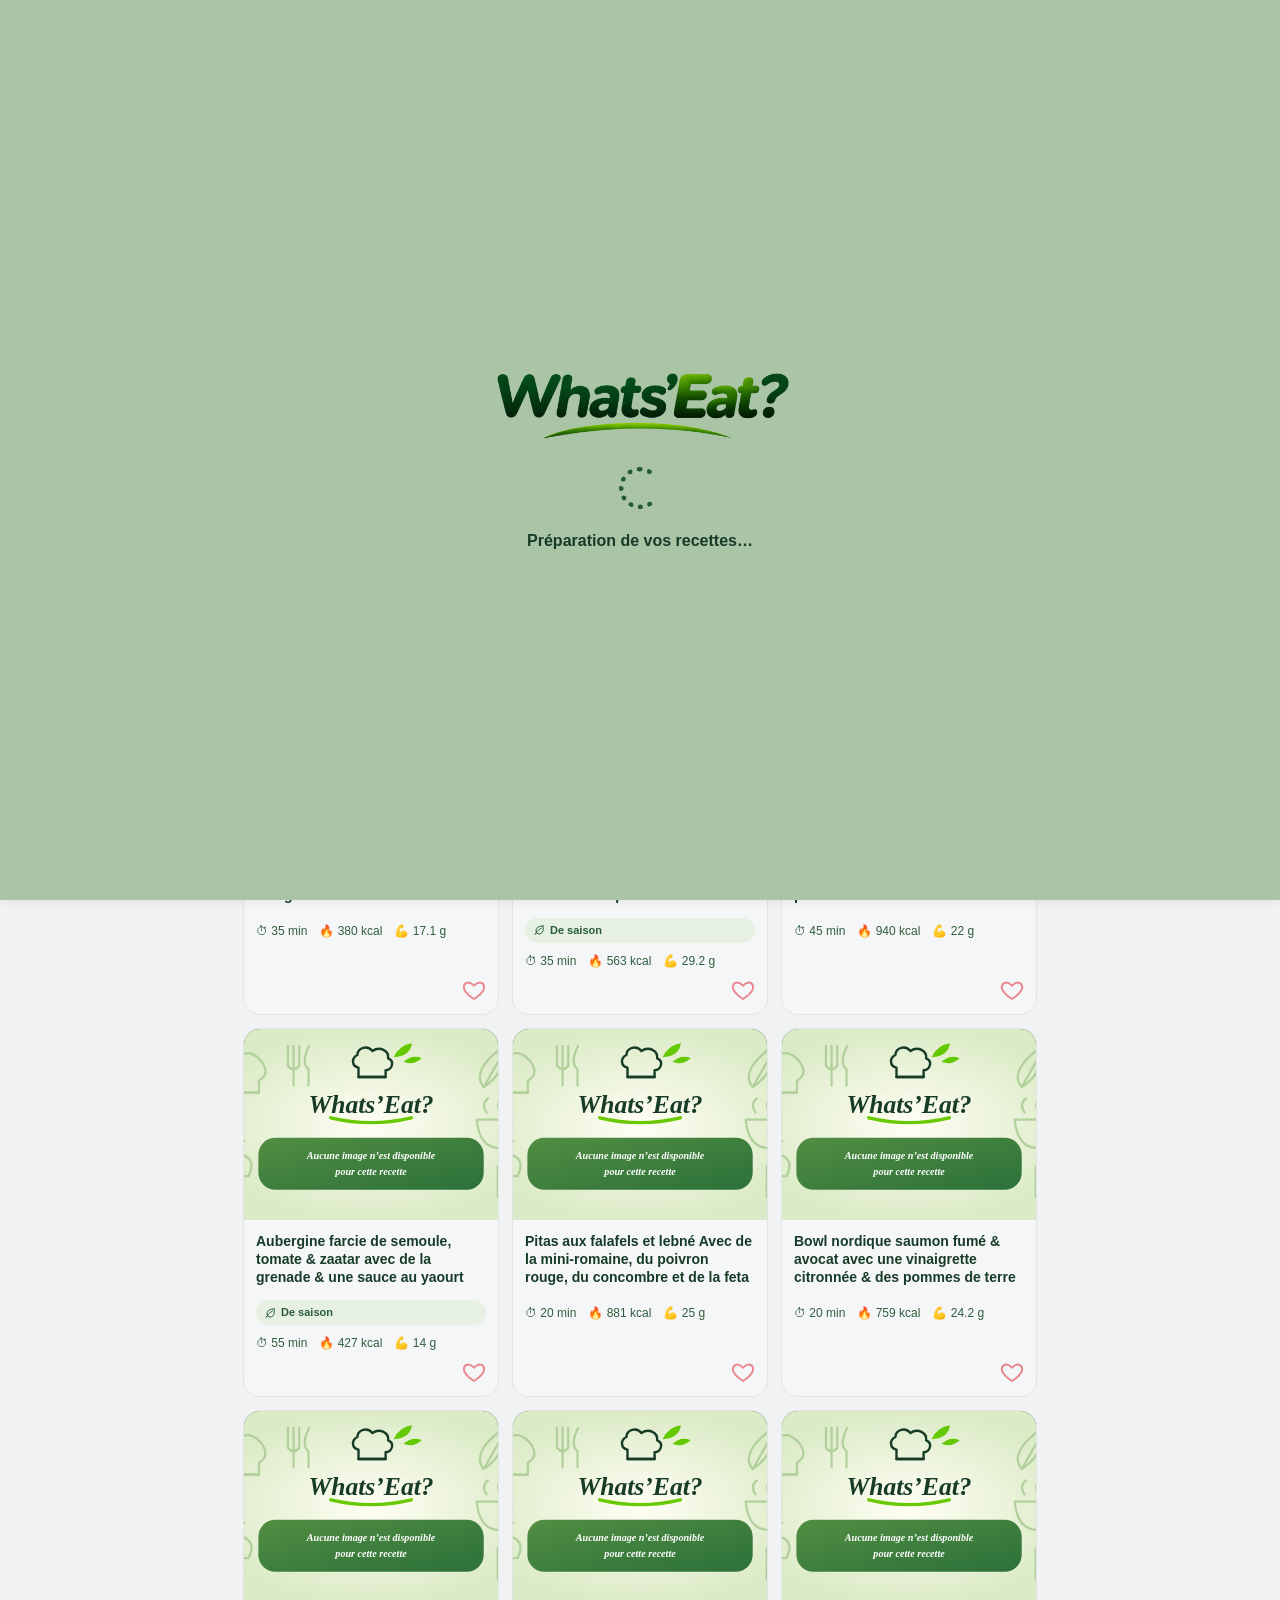
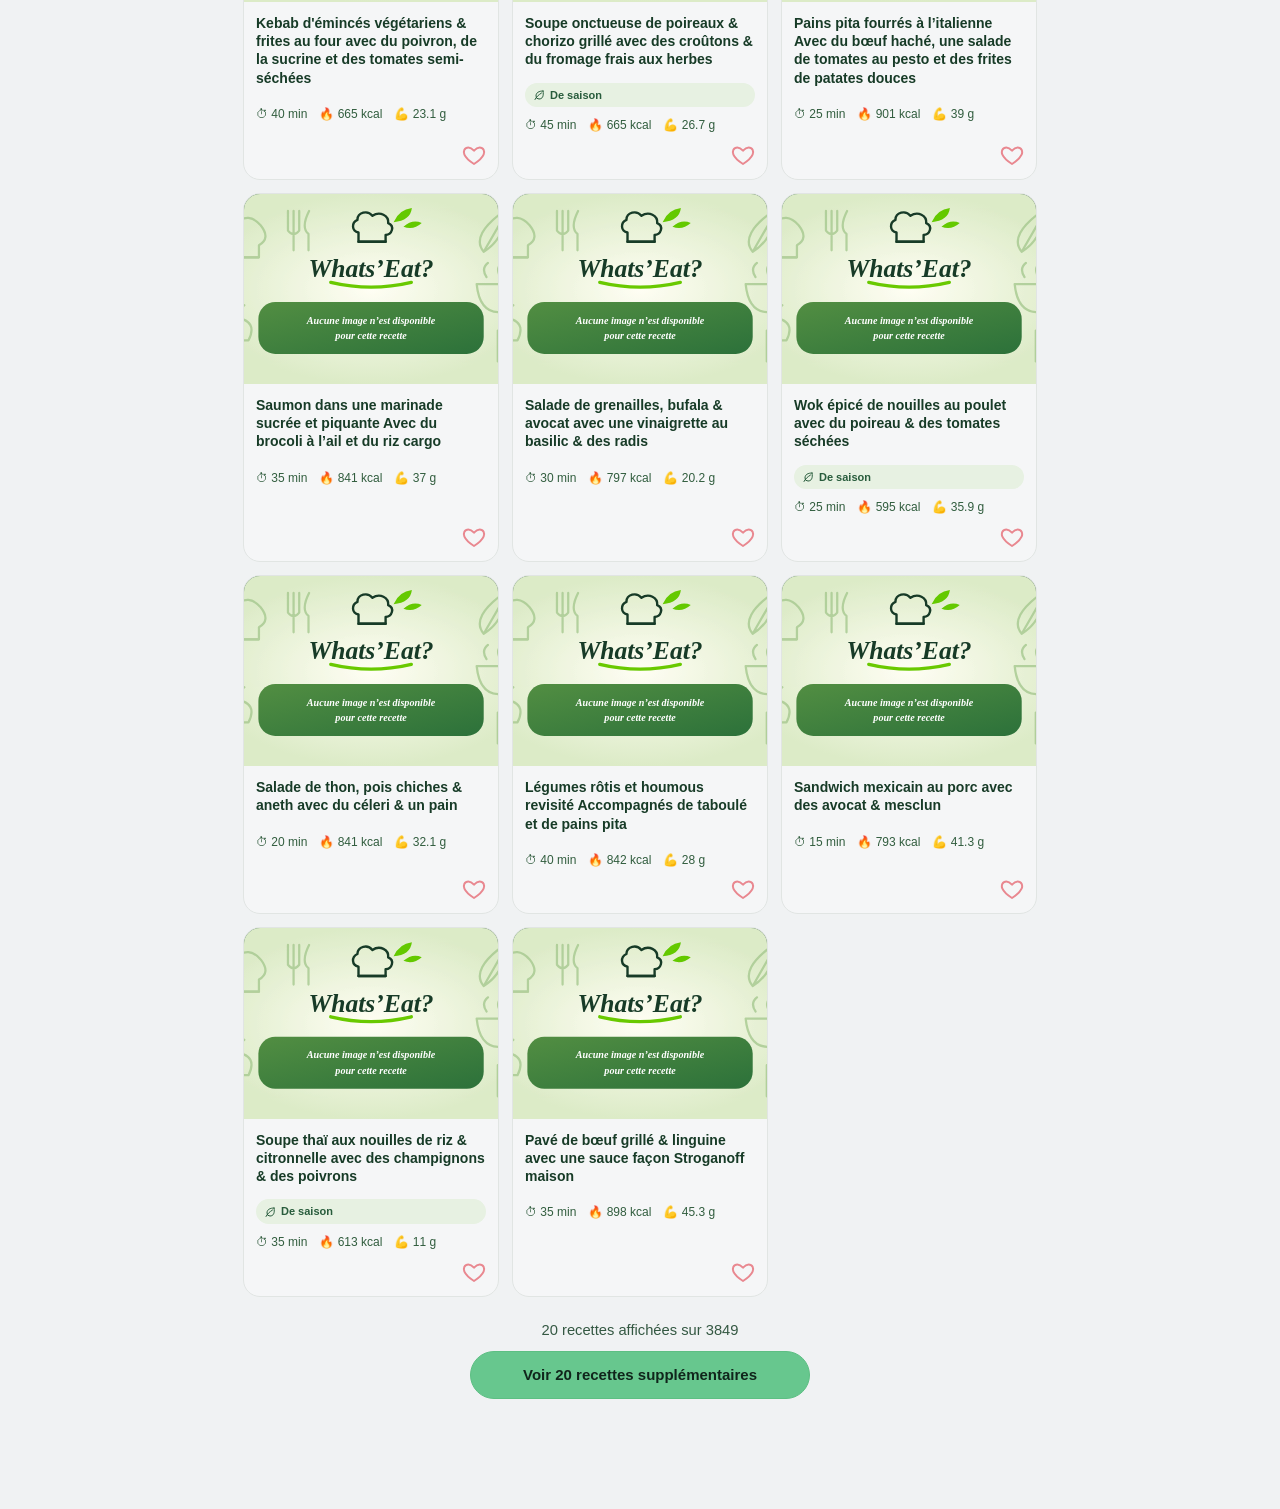
==== commit a408a3fd: "V4.5.52 : bandeau compact des pages CGU, confidentialité et contact sur Android La marge minimale de" ====
--- a/index.html
+++ b/index.html
@@ -16,7 +16,9 @@
 #supportOverlay{position:fixed;inset:0;z-index:10000;background:#f5f8f4;color:#24352b;overflow-y:auto;overscroll-behavior:contain;padding-top:0;padding-bottom:env(safe-area-inset-bottom, 0px);font-family:-apple-system,BlinkMacSystemFont,"Segoe UI",sans-serif}
 #supportOverlay.hidden{display:none!important}
 #supportOverlay *{box-sizing:border-box}
-#supportOverlay .support-top{position:sticky;top:0;background:#a9c5a6;padding:calc(max(env(safe-area-inset-top, 0px), 66px) + 16px) 20px 16px;z-index:2}
+#supportOverlay .support-top{position:sticky;top:0;background:#a9c5a6;padding:calc(env(safe-area-inset-top, 0px) + 10px) 20px 10px;z-index:2}
+/* V4.5.52 : la marge de 66 px qui dégage la Dynamic Island ne concerne que les iPhone (WebKit iOS) ; sur Android le bandeau reste compact. */
+@supports (-webkit-touch-callout:none){#supportOverlay .support-top{padding:calc(max(env(safe-area-inset-top, 0px), 66px) + 16px) 20px 16px}}
 #supportOverlay .support-back{border:0;background:transparent;color:#163b24;font:inherit;font-weight:700;padding:4px 0;cursor:pointer}
 #supportOverlay .support-main{max-width:640px;margin:auto;padding:22px 18px 60px}
 #supportOverlay .card{background:white;border-radius:18px;padding:22px;box-shadow:0 2px 12px #163b2410}
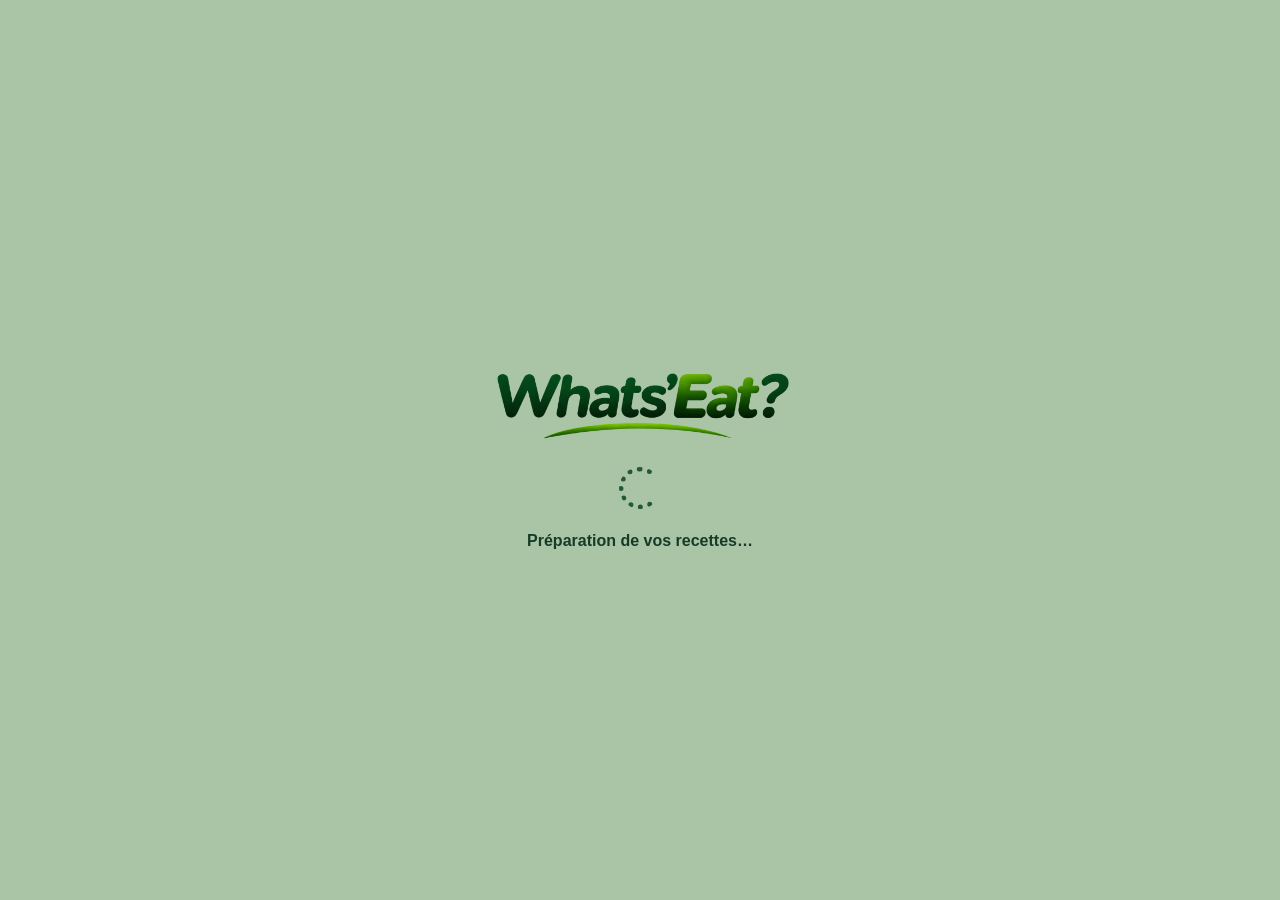
==== commit 5c16f2de: "V4.5.53 : retrait de l'intégralité des recettes HelloFresh (demande du titulaire des droits) - recip" ====
--- a/index.html
+++ b/index.html
@@ -8,11 +8,11 @@
   window.addEventListener('error',function(){closeSplash()});
   window.addEventListener('unhandledrejection',function(){closeSplash()});
 })();
-</script><div id="app"><header class="top"><div class="brand"><img alt="Logo Whats’Eat" class="logo" height="52" src="icons/icon-v41-192.png" width="52"/><div><h1 class="wordmark-title"><img alt="Whats’Eat" class="wordmark-img" src="icons/wordmark-v44.png"/></h1></div></div><label class="searchbox" id="searchPanel"><span>⌕</span><input aria-label="Rechercher une recette" autocomplete="off" id="search" placeholder="Rechercher..."/><button aria-label="Effacer" id="clearSearch">×</button></label></header><div aria-live="off" class="persistent-timer hidden" id="persistentTimer" role="status"><div><span class="timer-label">⏱ Minuteur en cours</span><strong id="persistentTimerReadout">00:00</strong><small id="persistentTimerContext"></small></div><button class="danger" id="persistentTimerStop" type="button">■ STOP</button></div><button aria-label="Paramètres" class="hidden" id="settingsBtn"></button><button aria-label="Rechercher" class="hidden" id="searchBtn"></button><main id="main"><section id="homeView"><button class="fridge-cta hidden" id="fridgeBtn">🥬 Ce que j’ai dans mon frigo <span>›</span></button><div class="recipe-toolbar"><div class="home-shortcuts"><button class="favorites-pill" id="tabFav">♡ Mes favoris</button><button aria-pressed="false" class="made-pill" id="tabMade">✓ Déjà réalisées</button><button aria-pressed="false" class="recommend-pill" id="tabRecommended">✦ Pour vous</button></div></div><div class="advanced-toggle"><button class="secondary" id="advancedBtn"><svg aria-hidden="true" class="filter-icon" fill="none" height="18" stroke="currentColor" stroke-linecap="round" stroke-linejoin="round" stroke-width="2" viewbox="0 0 24 24" width="18"><path d="M4 7h16M7 12h10M10 17h4"></path><circle cx="8" cy="7" fill="white" r="2"></circle><circle cx="16" cy="12" fill="white" r="2"></circle></svg> Filtres avancés <span id="activeFilterCount"></span></button><button class="subtle" id="surprise">🎲 Surprends-moi</button></div><section class="filters hidden" id="advancedFilters"><h2>Temps de cuisine</h2><div class="quick-times" id="quickTimes"></div><h2>Type de plat</h2><div class="chips" id="types"></div><h2>Régime alimentaire</h2><div class="chips" id="ingredients"></div><div class="hidden" id="nutritionFilters"><h2>Nutrition par portion</h2><label class="field">Calories<select id="calFilter"><option value="all">Toutes</option><option value="lt400">Moins de 400 kcal</option><option value="lt600">Moins de 600 kcal</option><option value="600-800">600 à 800 kcal</option><option value="gt800">Plus de 800 kcal</option></select></label><label class="field">Protéines<select id="proteinFilter"><option value="all">Toutes</option><option value="lt20">Moins de 20 g</option><option value="20-40">20 à 40 g</option><option value="gt40">Plus de 40 g</option></select></label><label class="field">Trier par<select id="nutritionSort"><option value="default">Ordre par défaut</option><option value="calAsc">Calories croissantes</option><option value="calDesc">Calories décroissantes</option><option value="protAsc">Protéines croissantes</option><option value="protDesc">Protéines décroissantes</option></select></label></div><label class="checkline"><input id="equipmentOnly" type="checkbox"/> Uniquement avec mon équipement</label><div class="filter-actions"><button class="secondary" id="resetAdvanced">Réinitialiser</button><button class="primary" id="applyAdvanced">Appliquer les filtres</button></div></section><div class="resultshead"><h2 id="resultCount">Recettes</h2></div><div class="status" id="syncStatus" role="status"></div><div class="recipegrid" id="results"></div><div class="v43-more"><p aria-live="polite" id="shownCount"></p><button class="primary hidden" id="moreRecipes" type="button">Voir 20 recettes supplémentaires</button></div><div class="hidden"><button id="tabAll"></button><button id="kitchenBtn"></button><button id="shoppingBtn"></button><div id="times"></div></div></section><section class="hidden" id="detailView"></section><section class="hidden" id="settingsView"><h2>Paramètres</h2><div class="panel"><h3>Mon carnet</h3><p>Ajoute tes recettes personnelles au même catalogue que les recettes synchronisées.</p><button class="primary" id="addRecipe">＋ Ajouter une recette</button></div><div class="panel"><h3>Portions par défaut</h3><label class="field">Nombre de personnes<select id="defaultServings"><option>1</option><option selected="">2</option><option>3</option><option>4</option><option>5</option><option>6</option></select></label></div><div class="panel"><h3>Mon équipement</h3><p class="muted">Sélectionne tes appareils pour privilégier les recettes compatibles. (activable depuis le filtre avancé)</p><div class="equipment-choices" id="equipmentChoices"></div></div><div class="panel"><h3>Filtres nutritionnels</h3><label class="checkline"><input id="nutritionEnabled" type="checkbox"/> Afficher les filtres et le tri nutritionnels</label></div><div class="panel donation-panel"><h3>🍵 Offrez-moi un thé !</h3><p>Whats’Eat reste gratuite et sans publicité. Vous pouvez soutenir son développement, sans contrepartie.</p><div id="donationOptions"></div></div><div class="panel aboutpanel"><h3>À propos</h3><p>Version V4.5.49</p><p class="muted">Whats'Eat - Tous droits réservés - Développée par Malo DEGOIS</p><p class="muted">Copyright © 2026</p></div><div class="panel" id="information-assistance"><h3>Informations et assistance</h3><p class="muted">Une question, une suggestion ou un problème ?</p><div class="rowbuttons"><a class="secondary" href="contact.html" style="display:inline-block;text-decoration:none;padding:12px;border-radius:12px"><svg aria-hidden="true" width="19" height="19" viewBox="0 0 24 24" fill="none" stroke="currentColor" stroke-width="1.8" stroke-linecap="round" stroke-linejoin="round" style="vertical-align:-4px;margin-right:5px"><path d="M3 14v-3a9 9 0 0 1 18 0v3"/><path d="M3 14h3a2 2 0 0 1 2 2v3H6a3 3 0 0 1-3-3v-2Zm18 0h-3a2 2 0 0 0-2 2v3h2a3 3 0 0 0 3-3v-2Z"/><path d="M21 18a4 4 0 0 1-4 4h-3"/></svg> Nous contacter</a><a class="secondary" href="cgu.html" style="display:inline-block;text-decoration:none;padding:12px;border-radius:12px">Conditions générales d’utilisation</a><a class="secondary" href="confidentialite.html" style="display:inline-block;text-decoration:none;padding:12px;border-radius:12px">Confidentialité</a></div></div><div class="panel"><h3>Catalogue HelloFresh</h3><p id="syncInfo">Synchronisation non configurée.</p><button class="secondary" id="syncNow">↻ Synchroniser maintenant</button><p class="muted">Le catalogue est vérifié à chaque ouverture et lors du retour au premier plan. Un service compatible est nécessaire.</p></div><div class="panel"><h3>Sauvegarde</h3><div class="rowbuttons"><button class="secondary" id="exportBtn">Exporter mes données</button><label class="filebutton secondary">Importer une sauvegarde<input accept="application/json,.json" hidden="" id="importBackup" type="file"/></label></div></div><div class="panel dangerpanel"><h3>Zone de réinitialisation</h3><p>Effacer toutes les données enregistrées sur cet appareil.</p><button class="danger" id="resetBtn">Réinitialiser Whats'Eat</button></div></section><section class="hidden" id="kitchenView"><h2>Ce que j’ai dans mon frigo</h2><div class="panel"><h3>Mes ingrédients disponibles</h3><p class="muted">Saisis les ingrédients séparés par des virgules.</p><textarea id="pantry" placeholder="tomate, pâtes, œufs..." rows="3"></textarea><button class="primary" id="pantrySearch">Trouver des recettes</button><div id="pantryResults"></div></div></section><section class="hidden" id="planningView"><h2>Mon planning</h2><p class="muted">Pour ajouter une recette au planning, ouvrez la recette de votre choix et ajoutez-la directement depuis sa fiche.</p><div class="panel"><h3>Mes recettes de la semaine</h3><div id="planner"></div><button class="secondary" id="planShopping">🛒 Ajouter le planning aux courses</button></div><div class="panel"><h3>Génération automatique</h3><p class="muted">Whats’Eat choisit le nombre de recettes souhaité, sans jours ni créneaux.</p><div class="planning-controls"><label>Repas souhaités (1 à 14)<input id="weeklyCount" max="14" min="1" type="number" value="5"/></label><label>Personnes pour la semaine<input id="weeklyPeople" max="20" min="1" type="number" value="2"/></label></div><p id="planningProgress"></p><div class="hidden" id="randomSlots"></div><button class="primary" id="generatePlan">🎲 Générer mes recettes</button></div></section><section class="hidden" id="shoppingView"><h2>🛒 Ma liste de courses</h2><div class="rowbuttons"><button class="secondary" id="shareShopping">↗ Partager la liste</button><button class="secondary" id="clearShopping">Vider la liste</button></div><div class="panel" id="shoppingList"></div></section><section class="hidden" id="cookView"><button class="back" id="cookBack">← Recette</button><h2 id="cookTitle">Mode cuisine</h2><div id="cookContent"></div></section><section class="hidden" id="editorView"><button class="back" data-settings="">← Paramètres</button><h2 id="editorTitle">Ajouter une recette</h2><form class="panel form" id="recipeForm"><label class="field">Nom de la recette<input maxlength="160" name="title" required=""/></label><label class="field">URL de la photo<input name="image" placeholder="https://..." type="url"/></label><label class="field">Ou importer une photo depuis votre appareil<input id="recipeImageFile" accept="image/*" type="file"/></label><p class="muted" id="recipeImageStatus" role="status"></p><div class="twocol"><label class="field">Temps (minutes)<input max="600" min="1" name="minutes" required="" type="number" value="30"/></label><label class="field">Portions<input max="20" min="1" name="servings" required="" type="number" value="2"/></label></div><div class="twocol"><label class="field">Calories par portion (kcal, facultatif)<input min="0" name="kcal" step="1" type="number"/></label><label class="field">Protéines par portion (g, facultatif)<input min="0" name="protein" step="0.1" type="number"/></label></div><label class="field">Type de plat<select name="type"><option>Salade</option><option>Soupe</option><option>Pâtes / riz</option><option>Poêlée</option><option>Four</option><option>Mijoté</option><option>Gâteau</option><option>Biscuits</option><option>Tarte sucrée</option><option>Dessert</option><option>Crêpes / pancakes</option><option>Autre</option></select></label><label class="field">Régime alimentaire<select name="ingredient"><option>Végétarien</option><option>Avec viande</option><option>Avec poisson</option><option>Non précisé</option></select></label><label class="field">Ingrédients (une ligne par ingrédient : quantité | unité | nom)<textarea name="items" placeholder="200 | g | pâtes
+</script><div id="app"><header class="top"><div class="brand"><img alt="Logo Whats’Eat" class="logo" height="52" src="icons/icon-v41-192.png" width="52"/><div><h1 class="wordmark-title"><img alt="Whats’Eat" class="wordmark-img" src="icons/wordmark-v44.png"/></h1></div></div><label class="searchbox" id="searchPanel"><span>⌕</span><input aria-label="Rechercher une recette" autocomplete="off" id="search" placeholder="Rechercher..."/><button aria-label="Effacer" id="clearSearch">×</button></label></header><div aria-live="off" class="persistent-timer hidden" id="persistentTimer" role="status"><div><span class="timer-label">⏱ Minuteur en cours</span><strong id="persistentTimerReadout">00:00</strong><small id="persistentTimerContext"></small></div><button class="danger" id="persistentTimerStop" type="button">■ STOP</button></div><button aria-label="Paramètres" class="hidden" id="settingsBtn"></button><button aria-label="Rechercher" class="hidden" id="searchBtn"></button><main id="main"><section id="homeView"><button class="fridge-cta hidden" id="fridgeBtn">🥬 Ce que j’ai dans mon frigo <span>›</span></button><div class="recipe-toolbar"><div class="home-shortcuts"><button class="favorites-pill" id="tabFav">♡ Mes favoris</button><button aria-pressed="false" class="made-pill" id="tabMade">✓ Déjà réalisées</button><button aria-pressed="false" class="recommend-pill" id="tabRecommended">✦ Pour vous</button></div></div><div class="advanced-toggle"><button class="secondary" id="advancedBtn"><svg aria-hidden="true" class="filter-icon" fill="none" height="18" stroke="currentColor" stroke-linecap="round" stroke-linejoin="round" stroke-width="2" viewbox="0 0 24 24" width="18"><path d="M4 7h16M7 12h10M10 17h4"></path><circle cx="8" cy="7" fill="white" r="2"></circle><circle cx="16" cy="12" fill="white" r="2"></circle></svg> Filtres avancés <span id="activeFilterCount"></span></button><button class="subtle" id="surprise">🎲 Surprends-moi</button></div><section class="filters hidden" id="advancedFilters"><h2>Temps de cuisine</h2><div class="quick-times" id="quickTimes"></div><h2>Type de plat</h2><div class="chips" id="types"></div><h2>Régime alimentaire</h2><div class="chips" id="ingredients"></div><div class="hidden" id="nutritionFilters"><h2>Nutrition par portion</h2><label class="field">Calories<select id="calFilter"><option value="all">Toutes</option><option value="lt400">Moins de 400 kcal</option><option value="lt600">Moins de 600 kcal</option><option value="600-800">600 à 800 kcal</option><option value="gt800">Plus de 800 kcal</option></select></label><label class="field">Protéines<select id="proteinFilter"><option value="all">Toutes</option><option value="lt20">Moins de 20 g</option><option value="20-40">20 à 40 g</option><option value="gt40">Plus de 40 g</option></select></label><label class="field">Trier par<select id="nutritionSort"><option value="default">Ordre par défaut</option><option value="calAsc">Calories croissantes</option><option value="calDesc">Calories décroissantes</option><option value="protAsc">Protéines croissantes</option><option value="protDesc">Protéines décroissantes</option></select></label></div><label class="checkline"><input id="equipmentOnly" type="checkbox"/> Uniquement avec mon équipement</label><div class="filter-actions"><button class="secondary" id="resetAdvanced">Réinitialiser</button><button class="primary" id="applyAdvanced">Appliquer les filtres</button></div></section><div class="resultshead"><h2 id="resultCount">Recettes</h2></div><div class="status" id="syncStatus" role="status"></div><div class="recipegrid" id="results"></div><div class="v43-more"><p aria-live="polite" id="shownCount"></p><button class="primary hidden" id="moreRecipes" type="button">Voir 20 recettes supplémentaires</button></div><div class="hidden"><button id="tabAll"></button><button id="kitchenBtn"></button><button id="shoppingBtn"></button><div id="times"></div></div></section><section class="hidden" id="detailView"></section><section class="hidden" id="settingsView"><h2>Paramètres</h2><div class="panel"><h3>Mon carnet</h3><p>Ajoute tes recettes personnelles au même catalogue que les recettes synchronisées.</p><button class="primary" id="addRecipe">＋ Ajouter une recette</button></div><div class="panel"><h3>Portions par défaut</h3><label class="field">Nombre de personnes<select id="defaultServings"><option>1</option><option selected="">2</option><option>3</option><option>4</option><option>5</option><option>6</option></select></label></div><div class="panel"><h3>Mon équipement</h3><p class="muted">Sélectionne tes appareils pour privilégier les recettes compatibles. (activable depuis le filtre avancé)</p><div class="equipment-choices" id="equipmentChoices"></div></div><div class="panel"><h3>Filtres nutritionnels</h3><label class="checkline"><input id="nutritionEnabled" type="checkbox"/> Afficher les filtres et le tri nutritionnels</label></div><div class="panel donation-panel"><h3>🍵 Offrez-moi un thé !</h3><p>Whats’Eat reste gratuite et sans publicité. Vous pouvez soutenir son développement, sans contrepartie.</p><div id="donationOptions"></div></div><div class="panel aboutpanel"><h3>À propos</h3><p>Version V4.5.49</p><p class="muted">Whats'Eat - Tous droits réservés - Développée par Malo DEGOIS</p><p class="muted">Copyright © 2026</p></div><div class="panel" id="information-assistance"><h3>Informations et assistance</h3><p class="muted">Une question, une suggestion ou un problème ?</p><div class="rowbuttons"><a class="secondary" href="contact.html" style="display:inline-block;text-decoration:none;padding:12px;border-radius:12px"><svg aria-hidden="true" width="19" height="19" viewBox="0 0 24 24" fill="none" stroke="currentColor" stroke-width="1.8" stroke-linecap="round" stroke-linejoin="round" style="vertical-align:-4px;margin-right:5px"><path d="M3 14v-3a9 9 0 0 1 18 0v3"/><path d="M3 14h3a2 2 0 0 1 2 2v3H6a3 3 0 0 1-3-3v-2Zm18 0h-3a2 2 0 0 0-2 2v3h2a3 3 0 0 0 3-3v-2Z"/><path d="M21 18a4 4 0 0 1-4 4h-3"/></svg> Nous contacter</a><a class="secondary" href="cgu.html" style="display:inline-block;text-decoration:none;padding:12px;border-radius:12px">Conditions générales d’utilisation</a><a class="secondary" href="confidentialite.html" style="display:inline-block;text-decoration:none;padding:12px;border-radius:12px">Confidentialité</a></div></div><div class="panel" hidden><p id="syncInfo"></p><button class="secondary" id="syncNow" type="button">↻</button></div><div class="panel"><h3>Sauvegarde</h3><div class="rowbuttons"><button class="secondary" id="exportBtn">Exporter mes données</button><label class="filebutton secondary">Importer une sauvegarde<input accept="application/json,.json" hidden="" id="importBackup" type="file"/></label></div></div><div class="panel dangerpanel"><h3>Zone de réinitialisation</h3><p>Effacer toutes les données enregistrées sur cet appareil.</p><button class="danger" id="resetBtn">Réinitialiser Whats'Eat</button></div></section><section class="hidden" id="kitchenView"><h2>Ce que j’ai dans mon frigo</h2><div class="panel"><h3>Mes ingrédients disponibles</h3><p class="muted">Saisis les ingrédients séparés par des virgules.</p><textarea id="pantry" placeholder="tomate, pâtes, œufs..." rows="3"></textarea><button class="primary" id="pantrySearch">Trouver des recettes</button><div id="pantryResults"></div></div></section><section class="hidden" id="planningView"><h2>Mon planning</h2><p class="muted">Pour ajouter une recette au planning, ouvrez la recette de votre choix et ajoutez-la directement depuis sa fiche.</p><div class="panel"><h3>Mes recettes de la semaine</h3><div id="planner"></div><button class="secondary" id="planShopping">🛒 Ajouter le planning aux courses</button></div><div class="panel"><h3>Génération automatique</h3><p class="muted">Whats’Eat choisit le nombre de recettes souhaité, sans jours ni créneaux.</p><div class="planning-controls"><label>Repas souhaités (1 à 14)<input id="weeklyCount" max="14" min="1" type="number" value="5"/></label><label>Personnes pour la semaine<input id="weeklyPeople" max="20" min="1" type="number" value="2"/></label></div><p id="planningProgress"></p><div class="hidden" id="randomSlots"></div><button class="primary" id="generatePlan">🎲 Générer mes recettes</button></div></section><section class="hidden" id="shoppingView"><h2>🛒 Ma liste de courses</h2><div class="rowbuttons"><button class="secondary" id="shareShopping">↗ Partager la liste</button><button class="secondary" id="clearShopping">Vider la liste</button></div><div class="panel" id="shoppingList"></div></section><section class="hidden" id="cookView"><button class="back" id="cookBack">← Recette</button><h2 id="cookTitle">Mode cuisine</h2><div id="cookContent"></div></section><section class="hidden" id="editorView"><button class="back" data-settings="">← Paramètres</button><h2 id="editorTitle">Ajouter une recette</h2><form class="panel form" id="recipeForm"><label class="field">Nom de la recette<input maxlength="160" name="title" required=""/></label><label class="field">URL de la photo<input name="image" placeholder="https://..." type="url"/></label><label class="field">Ou importer une photo depuis votre appareil<input id="recipeImageFile" accept="image/*" type="file"/></label><p class="muted" id="recipeImageStatus" role="status"></p><div class="twocol"><label class="field">Temps (minutes)<input max="600" min="1" name="minutes" required="" type="number" value="30"/></label><label class="field">Portions<input max="20" min="1" name="servings" required="" type="number" value="2"/></label></div><div class="twocol"><label class="field">Calories par portion (kcal, facultatif)<input min="0" name="kcal" step="1" type="number"/></label><label class="field">Protéines par portion (g, facultatif)<input min="0" name="protein" step="0.1" type="number"/></label></div><label class="field">Type de plat<select name="type"><option>Salade</option><option>Soupe</option><option>Pâtes / riz</option><option>Poêlée</option><option>Four</option><option>Mijoté</option><option>Gâteau</option><option>Biscuits</option><option>Tarte sucrée</option><option>Dessert</option><option>Crêpes / pancakes</option><option>Autre</option></select></label><label class="field">Régime alimentaire<select name="ingredient"><option>Végétarien</option><option>Avec viande</option><option>Avec poisson</option><option>Non précisé</option></select></label><label class="field">Ingrédients (une ligne par ingrédient : quantité | unité | nom)<textarea name="items" placeholder="200 | g | pâtes
 2 | c. à soupe | huile d'olive" rows="5"></textarea></label><label class="field">Ustensiles (un par ligne)<textarea name="utensils" placeholder="Poêle
 Couteau" rows="3"></textarea></label><label class="field">Étapes (séparer les étapes par une ligne vide ; optionnellement commencer par une URL d'image entre [image: ...])<textarea name="steps" placeholder="Émincer les légumes.
 
-Faire chauffer la poêle." rows="8"></textarea></label><button class="primary" type="submit">Enregistrer la recette</button></form></section></main><nav aria-label="Navigation principale" class="bottom-nav" id="bottomNav"><button data-nav="planning"><img alt="" class="nav-art" src="icons/nav-planning.svg"/><span>Planning</span></button><button data-nav="shopping"><img alt="" class="nav-art" src="icons/nav-courses.svg"/><span>Courses</span></button><button class="nav-home" data-nav="home"><img alt="" class="nav-art" src="icons/nav-home.svg"/><span>Accueil</span></button><button data-nav="kitchen"><img alt="" class="nav-art" src="icons/nav-fridge.svg"/><span>Frigo</span></button><button data-nav="settings"><img alt="" class="nav-art" src="icons/nav-settings.svg"/><span>Paramètres</span></button></nav></div><script defer="" src="app.js?v=4.5.51"></script><script defer="" src="v4.js?v=4.5.51"></script><link href="v44.css?v=4.4.4" rel="stylesheet"/><script defer="" src="v44.js?v=4.4.4"></script><link href="v442.css?v=4.4.4" rel="stylesheet"/><script defer="" src="v442.js?v=4.4.4"></script><link href="v443.css?v=4.4.4" rel="stylesheet"/><script defer="" src="v443.js?v=4.4.4"></script><link href="v444.css?v=4.5.51" rel="stylesheet"/><script defer="" src="v444.js?v=4.5.51"></script><link href="v45.css?v=4.5.1" rel="stylesheet"/><script defer="" src="v45.js?v=4.5.42"></script><script defer="" src="v4515.js?v=4.5.15"></script><script defer="" src="v4522.js?v=4.5.23"></script><script defer="" src="v4524.js?v=4.5.45"></script><script defer="" src="v4526.js?v=4.5.33"></script><script defer="" src="v4527.js?v=4.5.30"></script><script defer="" src="v4548.js?v=4.5.50"></script><script defer="" src="v4534.js?v=4.5.46"></script><style>
+Faire chauffer la poêle." rows="8"></textarea></label><button class="primary" type="submit">Enregistrer la recette</button></form></section></main><nav aria-label="Navigation principale" class="bottom-nav" id="bottomNav"><button data-nav="planning"><img alt="" class="nav-art" src="icons/nav-planning.svg"/><span>Planning</span></button><button data-nav="shopping"><img alt="" class="nav-art" src="icons/nav-courses.svg"/><span>Courses</span></button><button class="nav-home" data-nav="home"><img alt="" class="nav-art" src="icons/nav-home.svg"/><span>Accueil</span></button><button data-nav="kitchen"><img alt="" class="nav-art" src="icons/nav-fridge.svg"/><span>Frigo</span></button><button data-nav="settings"><img alt="" class="nav-art" src="icons/nav-settings.svg"/><span>Paramètres</span></button></nav></div><script defer="" src="app.js?v=4.5.53"></script><script defer="" src="v4.js?v=4.5.53"></script><link href="v44.css?v=4.4.4" rel="stylesheet"/><script defer="" src="v44.js?v=4.4.4"></script><link href="v442.css?v=4.4.4" rel="stylesheet"/><script defer="" src="v442.js?v=4.4.4"></script><link href="v443.css?v=4.4.4" rel="stylesheet"/><script defer="" src="v443.js?v=4.4.4"></script><link href="v444.css?v=4.5.53" rel="stylesheet"/><script defer="" src="v444.js?v=4.5.53"></script><link href="v45.css?v=4.5.1" rel="stylesheet"/><script defer="" src="v45.js?v=4.5.42"></script><script defer="" src="v4515.js?v=4.5.15"></script><script defer="" src="v4522.js?v=4.5.23"></script><script defer="" src="v4524.js?v=4.5.45"></script><script defer="" src="v4526.js?v=4.5.33"></script><script defer="" src="v4527.js?v=4.5.30"></script><script defer="" src="v4548.js?v=4.5.50"></script><script defer="" src="v4534.js?v=4.5.46"></script><style>
 #supportOverlay{position:fixed;inset:0;z-index:10000;background:#f5f8f4;color:#24352b;overflow-y:auto;overscroll-behavior:contain;padding-top:0;padding-bottom:env(safe-area-inset-bottom, 0px);font-family:-apple-system,BlinkMacSystemFont,"Segoe UI",sans-serif}
 #supportOverlay.hidden{display:none!important}
 #supportOverlay *{box-sizing:border-box}
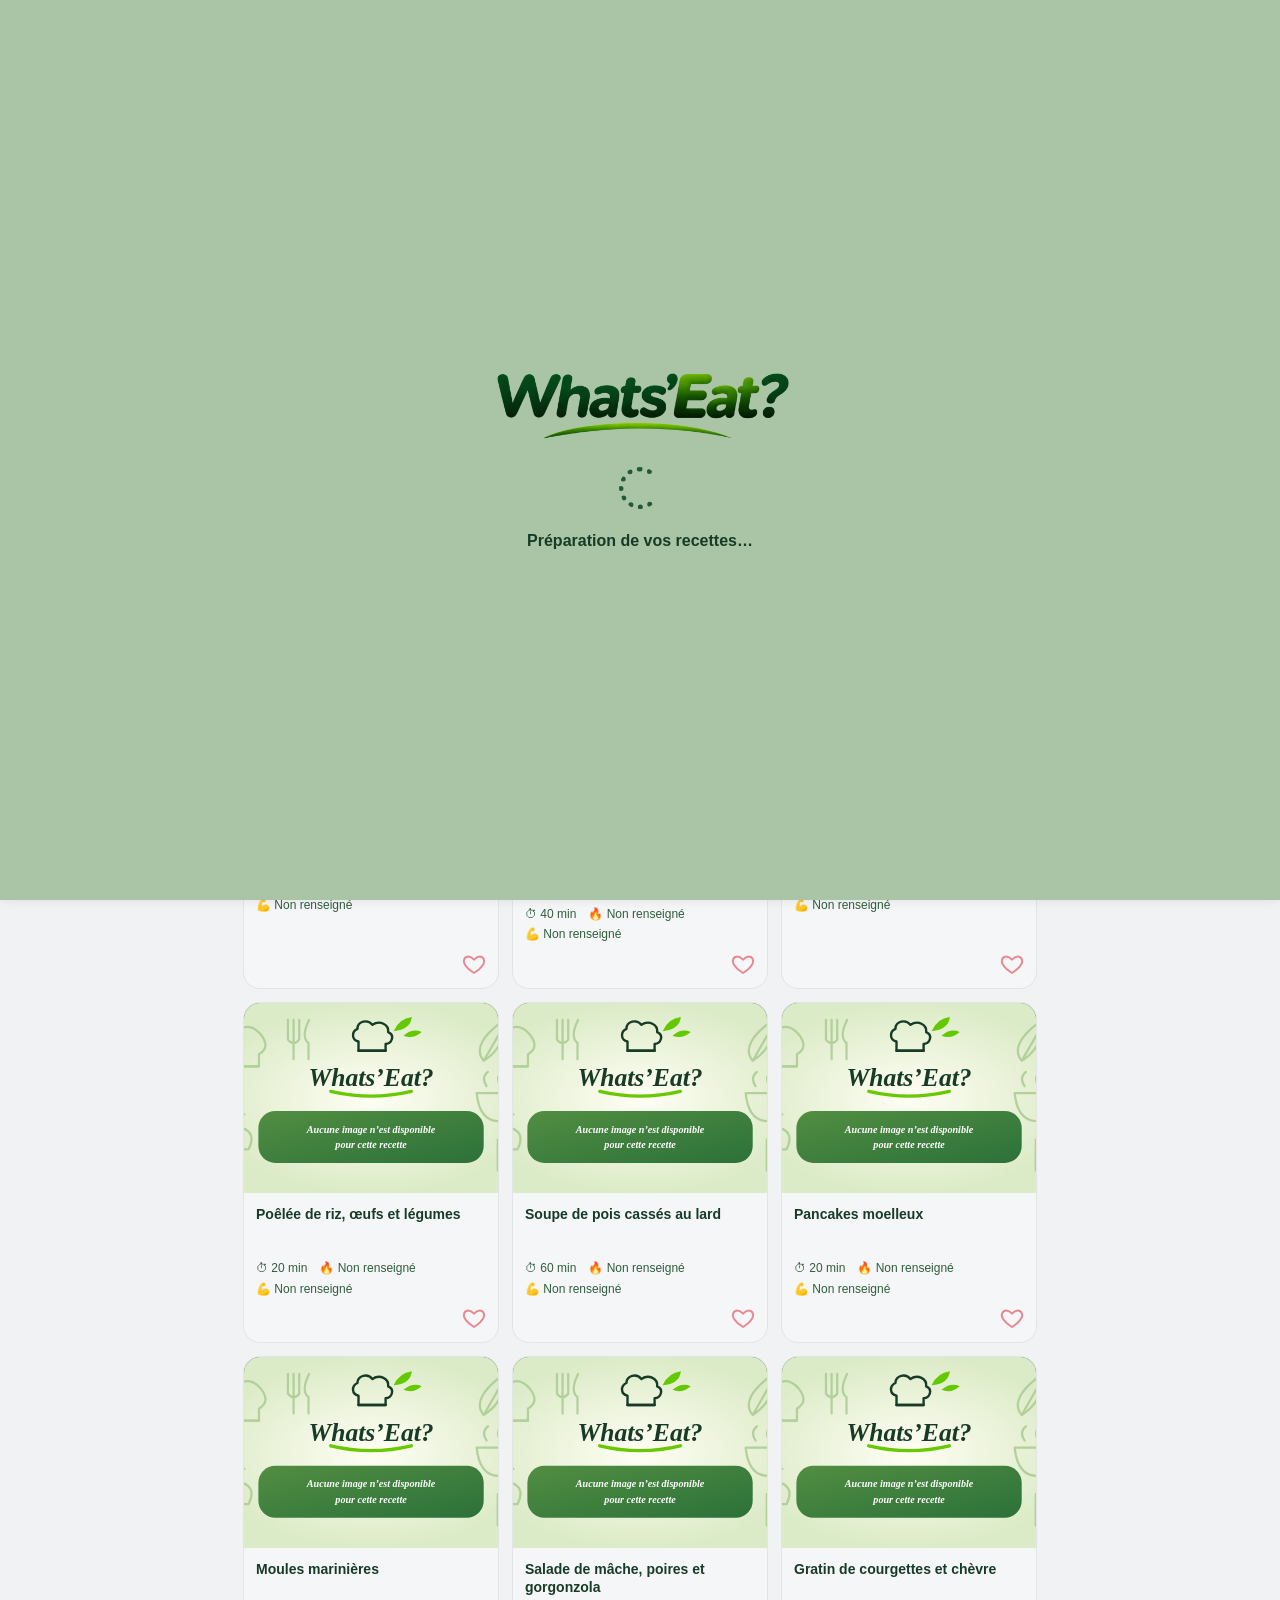
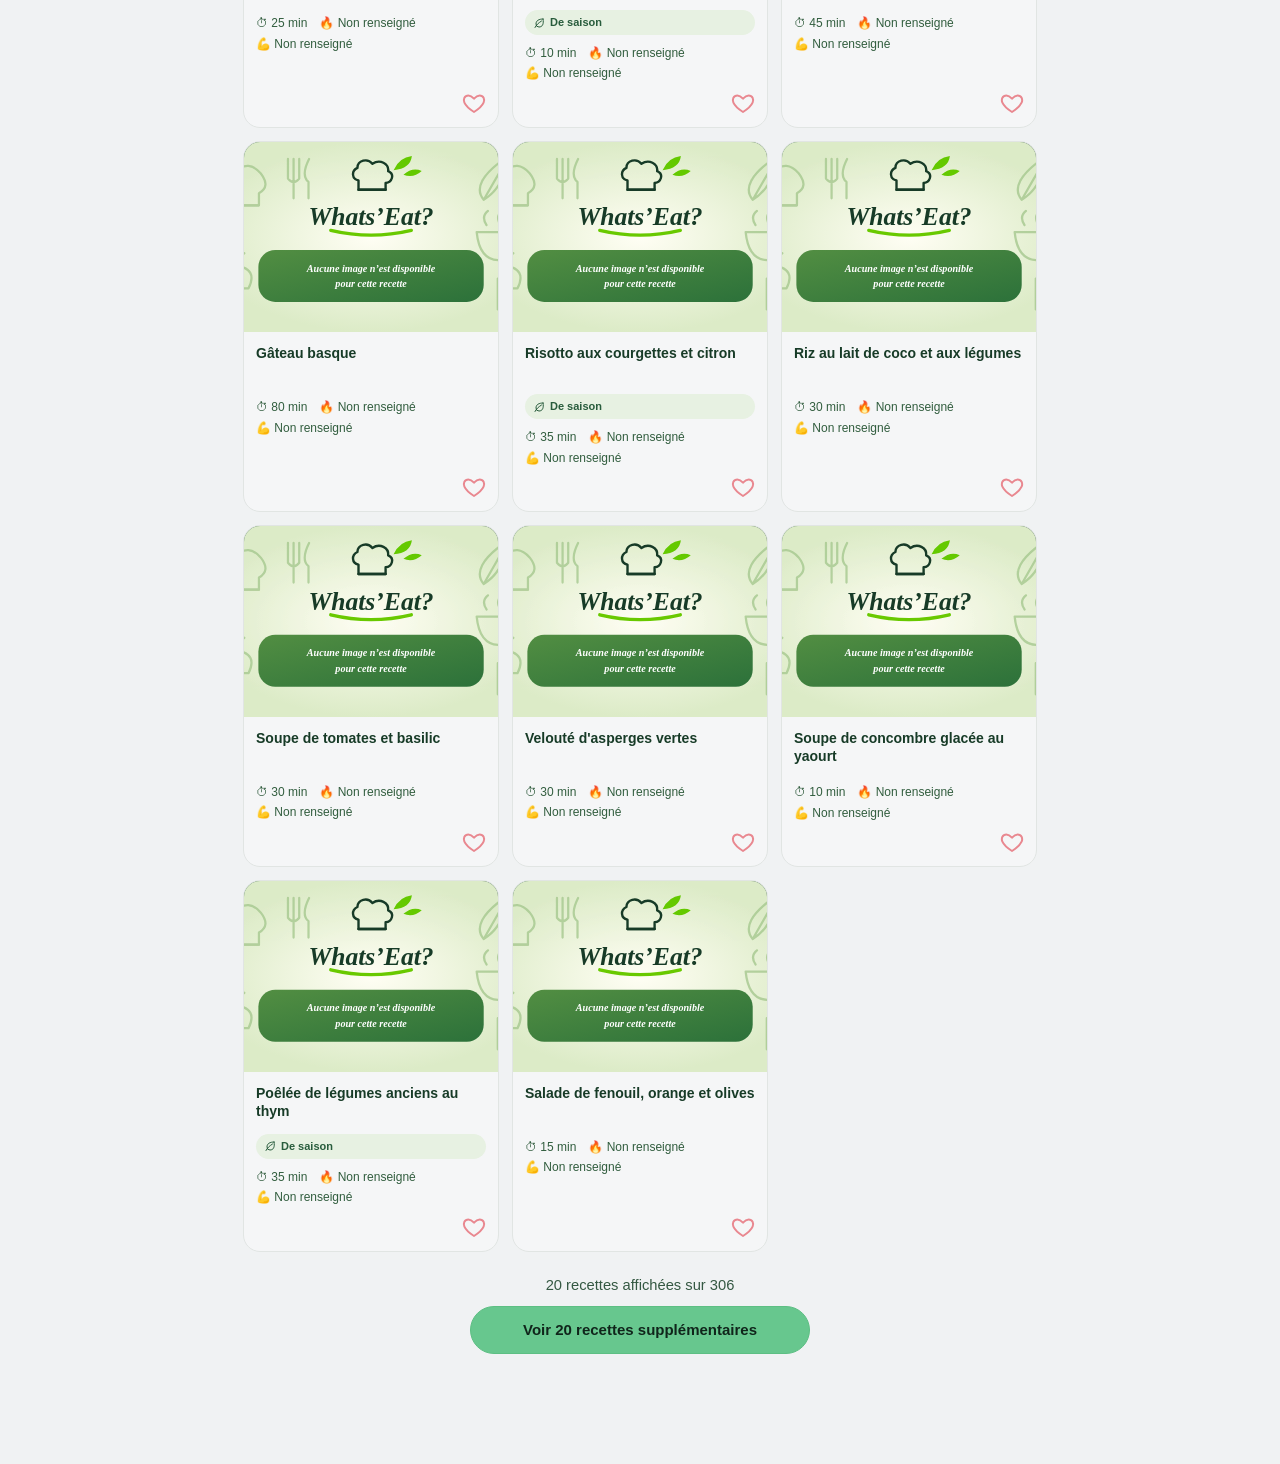
==== commit 510b5722: "V4.5.54 : catalogue de 306 recettes originales Whats'Eat - nouveau catalogue.json (textes originaux," ====
--- a/index.html
+++ b/index.html
@@ -12,7 +12,7 @@
 2 | c. à soupe | huile d'olive" rows="5"></textarea></label><label class="field">Ustensiles (un par ligne)<textarea name="utensils" placeholder="Poêle
 Couteau" rows="3"></textarea></label><label class="field">Étapes (séparer les étapes par une ligne vide ; optionnellement commencer par une URL d'image entre [image: ...])<textarea name="steps" placeholder="Émincer les légumes.
 
-Faire chauffer la poêle." rows="8"></textarea></label><button class="primary" type="submit">Enregistrer la recette</button></form></section></main><nav aria-label="Navigation principale" class="bottom-nav" id="bottomNav"><button data-nav="planning"><img alt="" class="nav-art" src="icons/nav-planning.svg"/><span>Planning</span></button><button data-nav="shopping"><img alt="" class="nav-art" src="icons/nav-courses.svg"/><span>Courses</span></button><button class="nav-home" data-nav="home"><img alt="" class="nav-art" src="icons/nav-home.svg"/><span>Accueil</span></button><button data-nav="kitchen"><img alt="" class="nav-art" src="icons/nav-fridge.svg"/><span>Frigo</span></button><button data-nav="settings"><img alt="" class="nav-art" src="icons/nav-settings.svg"/><span>Paramètres</span></button></nav></div><script defer="" src="app.js?v=4.5.53"></script><script defer="" src="v4.js?v=4.5.53"></script><link href="v44.css?v=4.4.4" rel="stylesheet"/><script defer="" src="v44.js?v=4.4.4"></script><link href="v442.css?v=4.4.4" rel="stylesheet"/><script defer="" src="v442.js?v=4.4.4"></script><link href="v443.css?v=4.4.4" rel="stylesheet"/><script defer="" src="v443.js?v=4.4.4"></script><link href="v444.css?v=4.5.53" rel="stylesheet"/><script defer="" src="v444.js?v=4.5.53"></script><link href="v45.css?v=4.5.1" rel="stylesheet"/><script defer="" src="v45.js?v=4.5.42"></script><script defer="" src="v4515.js?v=4.5.15"></script><script defer="" src="v4522.js?v=4.5.23"></script><script defer="" src="v4524.js?v=4.5.45"></script><script defer="" src="v4526.js?v=4.5.33"></script><script defer="" src="v4527.js?v=4.5.30"></script><script defer="" src="v4548.js?v=4.5.50"></script><script defer="" src="v4534.js?v=4.5.46"></script><style>
+Faire chauffer la poêle." rows="8"></textarea></label><button class="primary" type="submit">Enregistrer la recette</button></form></section></main><nav aria-label="Navigation principale" class="bottom-nav" id="bottomNav"><button data-nav="planning"><img alt="" class="nav-art" src="icons/nav-planning.svg"/><span>Planning</span></button><button data-nav="shopping"><img alt="" class="nav-art" src="icons/nav-courses.svg"/><span>Courses</span></button><button class="nav-home" data-nav="home"><img alt="" class="nav-art" src="icons/nav-home.svg"/><span>Accueil</span></button><button data-nav="kitchen"><img alt="" class="nav-art" src="icons/nav-fridge.svg"/><span>Frigo</span></button><button data-nav="settings"><img alt="" class="nav-art" src="icons/nav-settings.svg"/><span>Paramètres</span></button></nav></div><script defer="" src="app.js?v=4.5.54"></script><script defer="" src="v4.js?v=4.5.53"></script><link href="v44.css?v=4.4.4" rel="stylesheet"/><script defer="" src="v44.js?v=4.4.4"></script><link href="v442.css?v=4.4.4" rel="stylesheet"/><script defer="" src="v442.js?v=4.4.4"></script><link href="v443.css?v=4.4.4" rel="stylesheet"/><script defer="" src="v443.js?v=4.4.4"></script><link href="v444.css?v=4.5.53" rel="stylesheet"/><script defer="" src="v444.js?v=4.5.53"></script><link href="v45.css?v=4.5.1" rel="stylesheet"/><script defer="" src="v45.js?v=4.5.42"></script><script defer="" src="v4515.js?v=4.5.15"></script><script defer="" src="v4522.js?v=4.5.23"></script><script defer="" src="v4524.js?v=4.5.45"></script><script defer="" src="v4526.js?v=4.5.33"></script><script defer="" src="v4527.js?v=4.5.30"></script><script defer="" src="v4548.js?v=4.5.50"></script><script defer="" src="v4534.js?v=4.5.46"></script><style>
 #supportOverlay{position:fixed;inset:0;z-index:10000;background:#f5f8f4;color:#24352b;overflow-y:auto;overscroll-behavior:contain;padding-top:0;padding-bottom:env(safe-area-inset-bottom, 0px);font-family:-apple-system,BlinkMacSystemFont,"Segoe UI",sans-serif}
 #supportOverlay.hidden{display:none!important}
 #supportOverlay *{box-sizing:border-box}
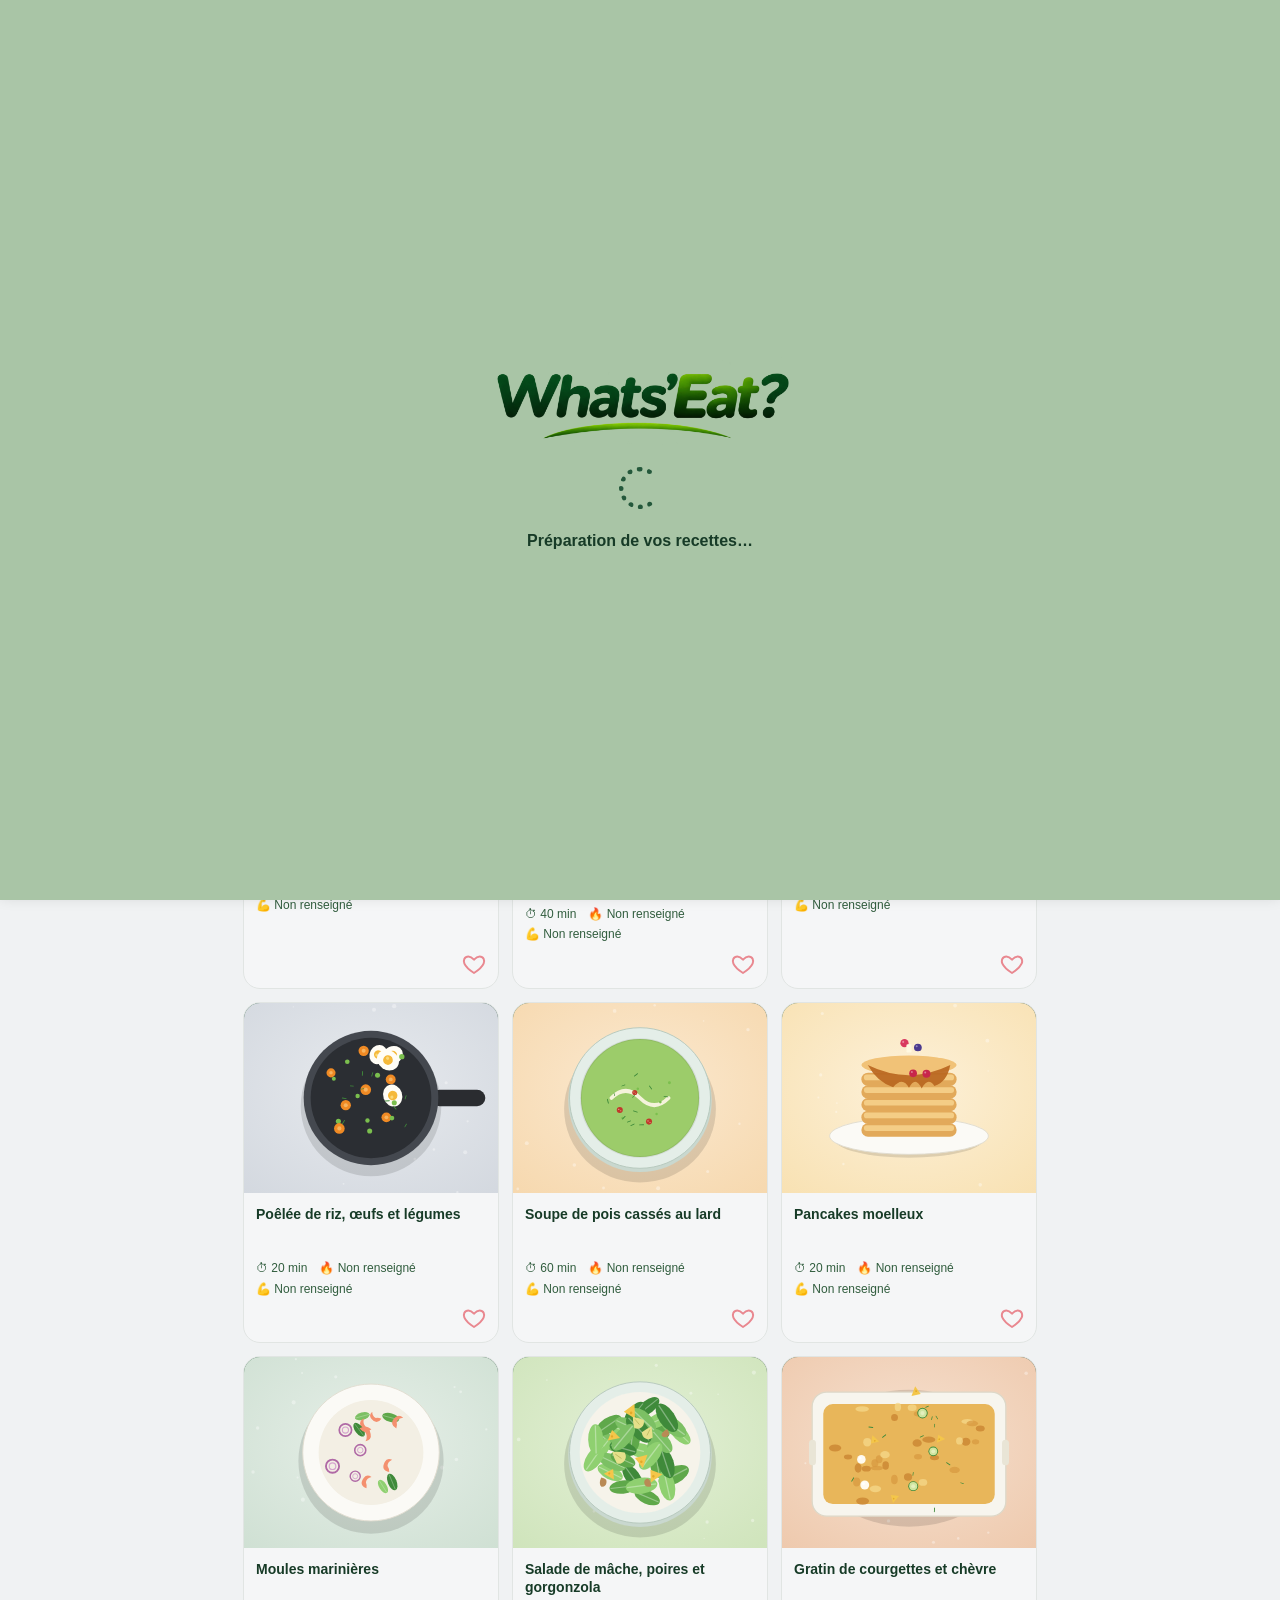
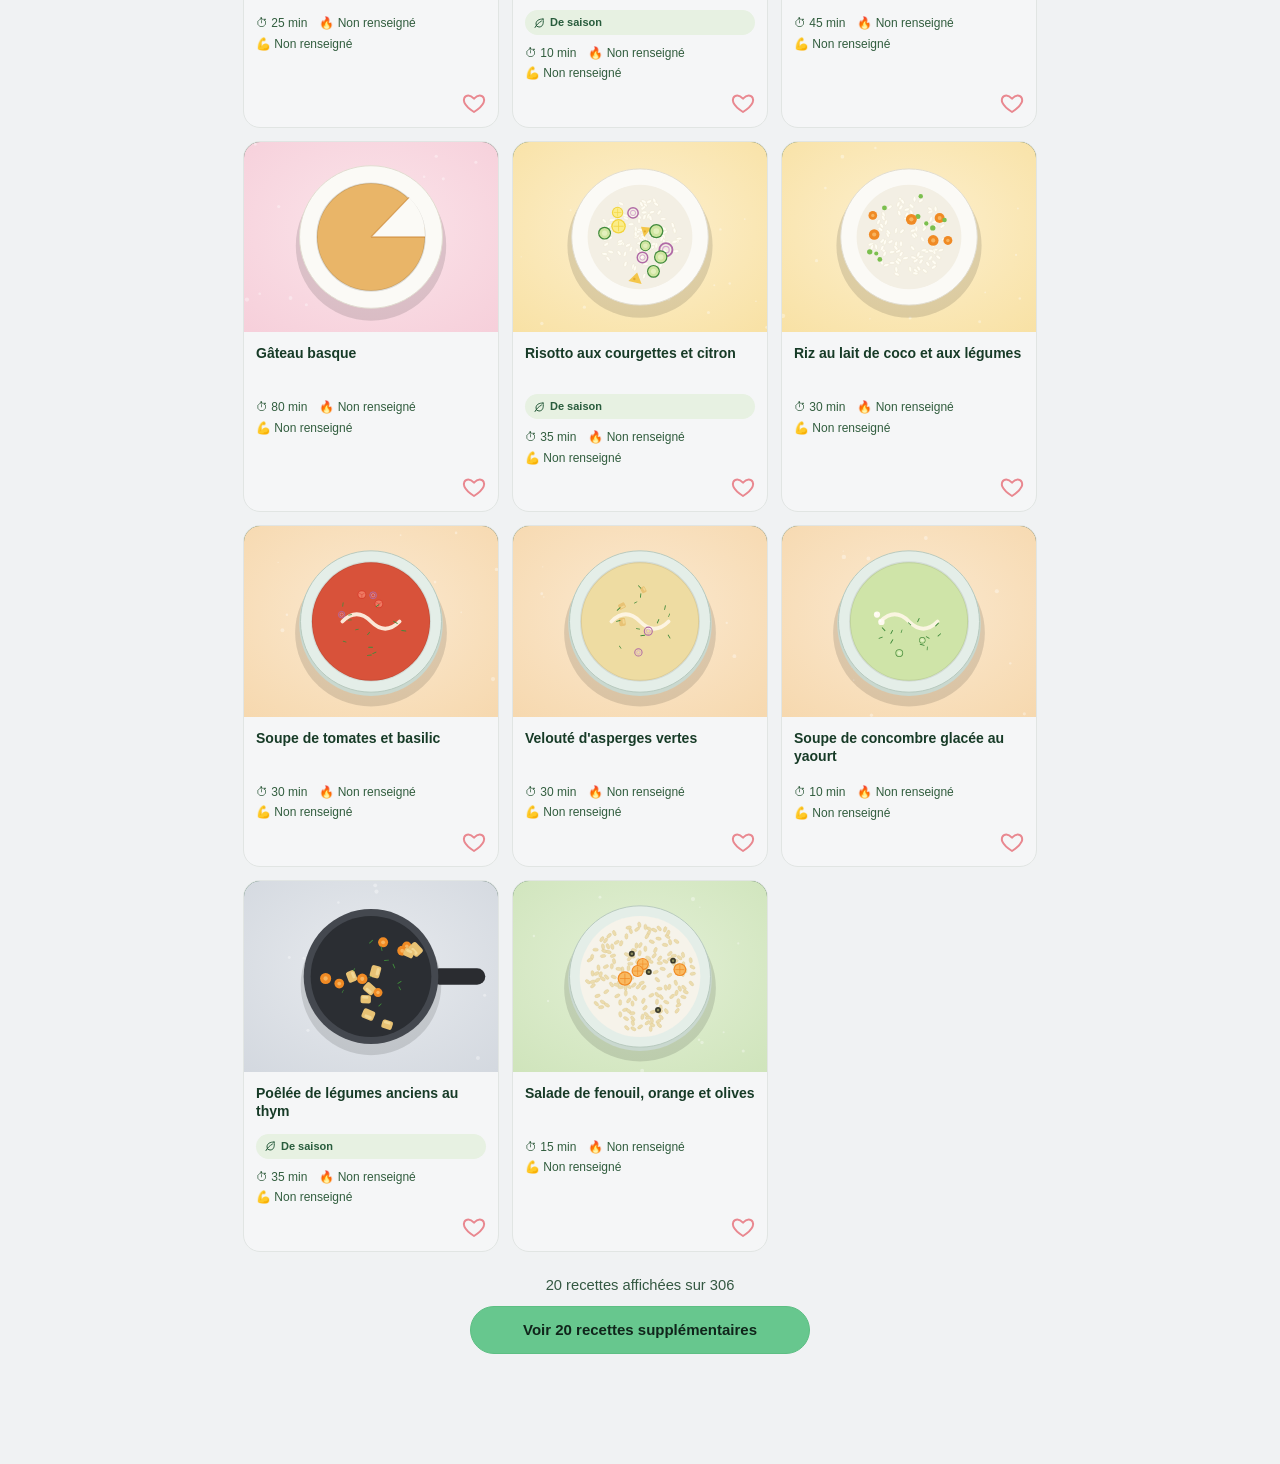
==== commit 1e470176: "V4.5.55 : illustrations originales pour les 306 recettes Co-Authored-By: Claude Sonnet 5.5 <noreply@" ====
--- a/index.html
+++ b/index.html
@@ -12,7 +12,7 @@
 2 | c. à soupe | huile d'olive" rows="5"></textarea></label><label class="field">Ustensiles (un par ligne)<textarea name="utensils" placeholder="Poêle
 Couteau" rows="3"></textarea></label><label class="field">Étapes (séparer les étapes par une ligne vide ; optionnellement commencer par une URL d'image entre [image: ...])<textarea name="steps" placeholder="Émincer les légumes.
 
-Faire chauffer la poêle." rows="8"></textarea></label><button class="primary" type="submit">Enregistrer la recette</button></form></section></main><nav aria-label="Navigation principale" class="bottom-nav" id="bottomNav"><button data-nav="planning"><img alt="" class="nav-art" src="icons/nav-planning.svg"/><span>Planning</span></button><button data-nav="shopping"><img alt="" class="nav-art" src="icons/nav-courses.svg"/><span>Courses</span></button><button class="nav-home" data-nav="home"><img alt="" class="nav-art" src="icons/nav-home.svg"/><span>Accueil</span></button><button data-nav="kitchen"><img alt="" class="nav-art" src="icons/nav-fridge.svg"/><span>Frigo</span></button><button data-nav="settings"><img alt="" class="nav-art" src="icons/nav-settings.svg"/><span>Paramètres</span></button></nav></div><script defer="" src="app.js?v=4.5.54"></script><script defer="" src="v4.js?v=4.5.53"></script><link href="v44.css?v=4.4.4" rel="stylesheet"/><script defer="" src="v44.js?v=4.4.4"></script><link href="v442.css?v=4.4.4" rel="stylesheet"/><script defer="" src="v442.js?v=4.4.4"></script><link href="v443.css?v=4.4.4" rel="stylesheet"/><script defer="" src="v443.js?v=4.4.4"></script><link href="v444.css?v=4.5.53" rel="stylesheet"/><script defer="" src="v444.js?v=4.5.53"></script><link href="v45.css?v=4.5.1" rel="stylesheet"/><script defer="" src="v45.js?v=4.5.42"></script><script defer="" src="v4515.js?v=4.5.15"></script><script defer="" src="v4522.js?v=4.5.23"></script><script defer="" src="v4524.js?v=4.5.45"></script><script defer="" src="v4526.js?v=4.5.33"></script><script defer="" src="v4527.js?v=4.5.30"></script><script defer="" src="v4548.js?v=4.5.50"></script><script defer="" src="v4534.js?v=4.5.46"></script><style>
+Faire chauffer la poêle." rows="8"></textarea></label><button class="primary" type="submit">Enregistrer la recette</button></form></section></main><nav aria-label="Navigation principale" class="bottom-nav" id="bottomNav"><button data-nav="planning"><img alt="" class="nav-art" src="icons/nav-planning.svg"/><span>Planning</span></button><button data-nav="shopping"><img alt="" class="nav-art" src="icons/nav-courses.svg"/><span>Courses</span></button><button class="nav-home" data-nav="home"><img alt="" class="nav-art" src="icons/nav-home.svg"/><span>Accueil</span></button><button data-nav="kitchen"><img alt="" class="nav-art" src="icons/nav-fridge.svg"/><span>Frigo</span></button><button data-nav="settings"><img alt="" class="nav-art" src="icons/nav-settings.svg"/><span>Paramètres</span></button></nav></div><script defer="" src="app.js?v=4.5.55"></script><script defer="" src="v4.js?v=4.5.53"></script><link href="v44.css?v=4.4.4" rel="stylesheet"/><script defer="" src="v44.js?v=4.4.4"></script><link href="v442.css?v=4.4.4" rel="stylesheet"/><script defer="" src="v442.js?v=4.4.4"></script><link href="v443.css?v=4.4.4" rel="stylesheet"/><script defer="" src="v443.js?v=4.4.4"></script><link href="v444.css?v=4.5.53" rel="stylesheet"/><script defer="" src="v444.js?v=4.5.53"></script><link href="v45.css?v=4.5.1" rel="stylesheet"/><script defer="" src="v45.js?v=4.5.42"></script><script defer="" src="v4515.js?v=4.5.15"></script><script defer="" src="v4522.js?v=4.5.23"></script><script defer="" src="v4524.js?v=4.5.45"></script><script defer="" src="v4526.js?v=4.5.33"></script><script defer="" src="v4527.js?v=4.5.30"></script><script defer="" src="v4548.js?v=4.5.50"></script><script defer="" src="v4534.js?v=4.5.46"></script><style>
 #supportOverlay{position:fixed;inset:0;z-index:10000;background:#f5f8f4;color:#24352b;overflow-y:auto;overscroll-behavior:contain;padding-top:0;padding-bottom:env(safe-area-inset-bottom, 0px);font-family:-apple-system,BlinkMacSystemFont,"Segoe UI",sans-serif}
 #supportOverlay.hidden{display:none!important}
 #supportOverlay *{box-sizing:border-box}
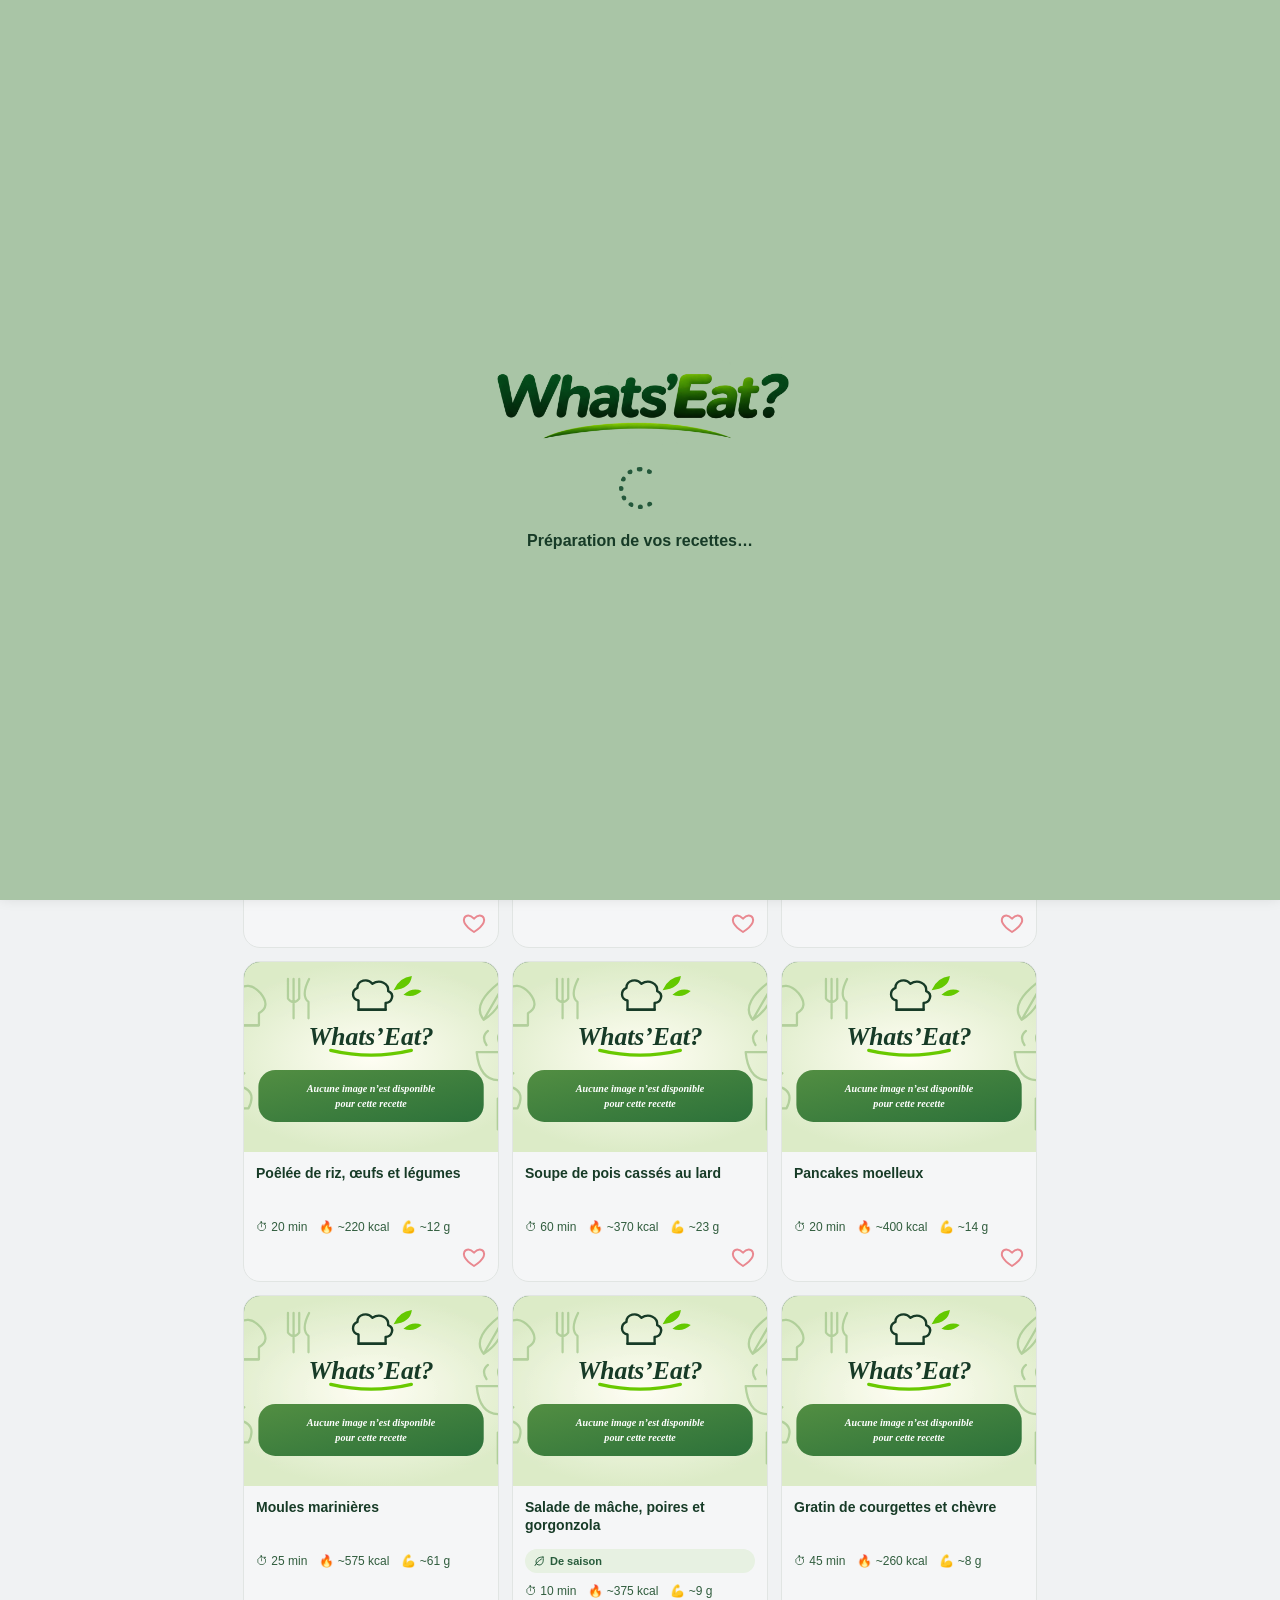
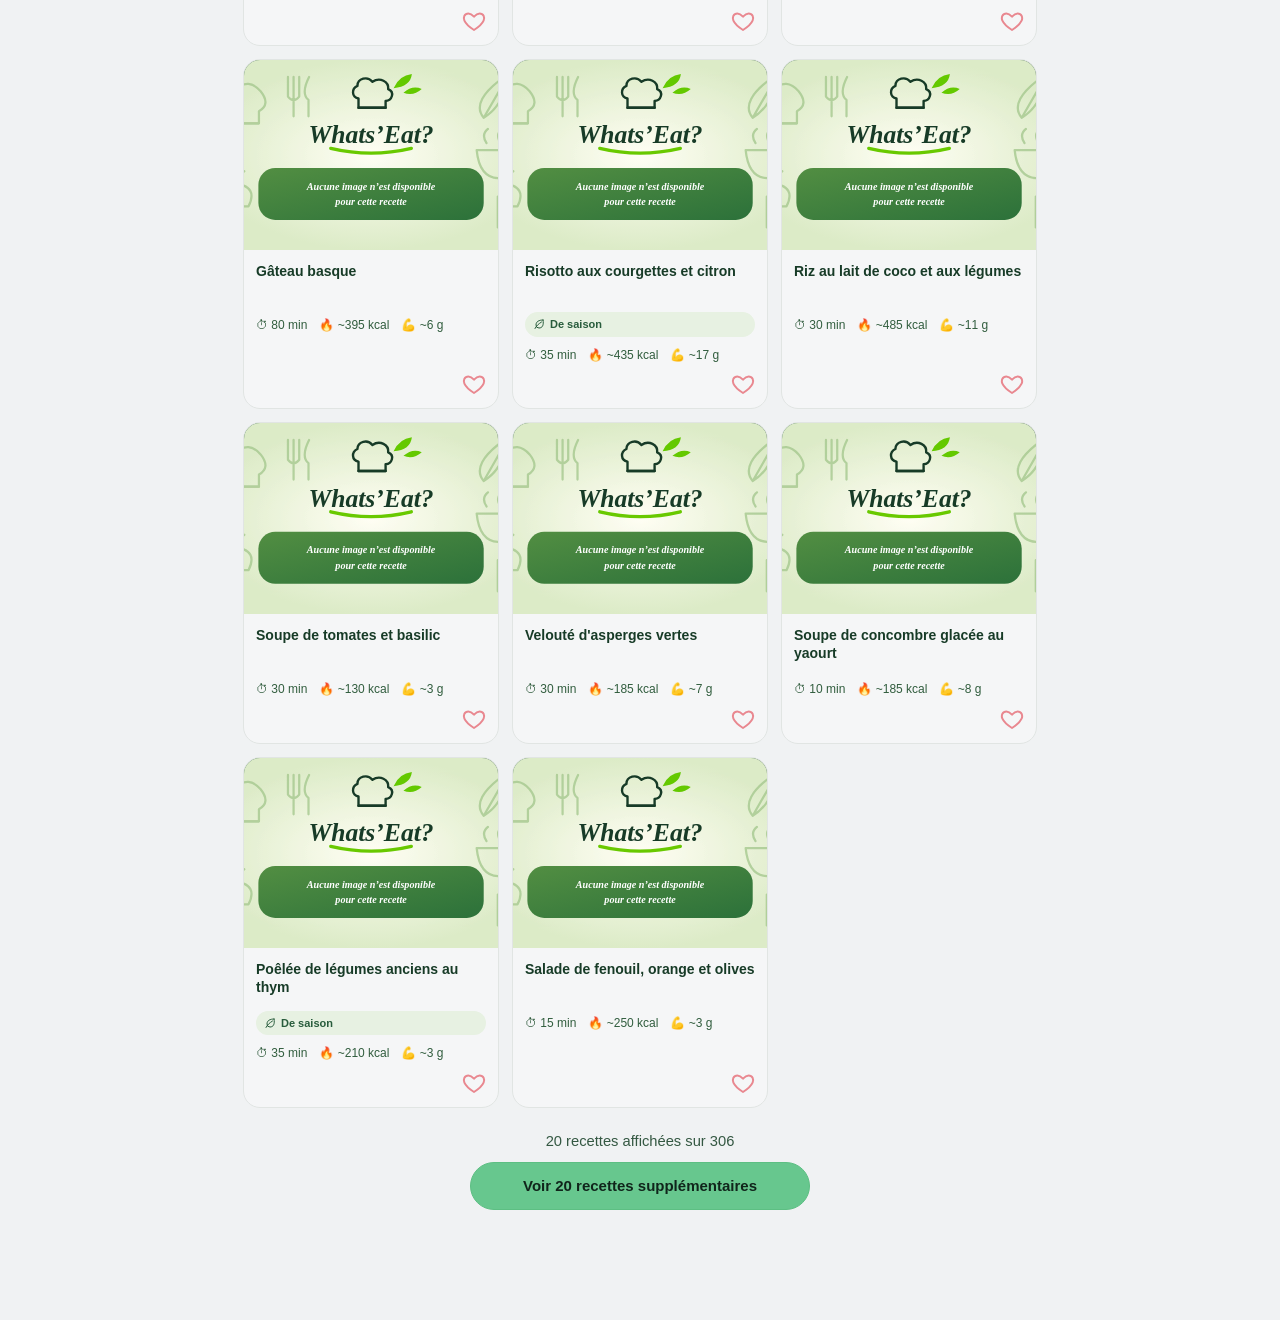
==== commit 58943cd3: "V4.5.57 : retrait des illustrations, valeurs nutritionnelles estimées, minuteurs par étape Co-Author" ====
--- a/index.html
+++ b/index.html
@@ -12,7 +12,7 @@
 2 | c. à soupe | huile d'olive" rows="5"></textarea></label><label class="field">Ustensiles (un par ligne)<textarea name="utensils" placeholder="Poêle
 Couteau" rows="3"></textarea></label><label class="field">Étapes (séparer les étapes par une ligne vide ; optionnellement commencer par une URL d'image entre [image: ...])<textarea name="steps" placeholder="Émincer les légumes.
 
-Faire chauffer la poêle." rows="8"></textarea></label><button class="primary" type="submit">Enregistrer la recette</button></form></section></main><nav aria-label="Navigation principale" class="bottom-nav" id="bottomNav"><button data-nav="planning"><img alt="" class="nav-art" src="icons/nav-planning.svg"/><span>Planning</span></button><button data-nav="shopping"><img alt="" class="nav-art" src="icons/nav-courses.svg"/><span>Courses</span></button><button class="nav-home" data-nav="home"><img alt="" class="nav-art" src="icons/nav-home.svg"/><span>Accueil</span></button><button data-nav="kitchen"><img alt="" class="nav-art" src="icons/nav-fridge.svg"/><span>Frigo</span></button><button data-nav="settings"><img alt="" class="nav-art" src="icons/nav-settings.svg"/><span>Paramètres</span></button></nav></div><script defer="" src="app.js?v=4.5.55"></script><script defer="" src="v4.js?v=4.5.53"></script><link href="v44.css?v=4.4.4" rel="stylesheet"/><script defer="" src="v44.js?v=4.4.4"></script><link href="v442.css?v=4.4.4" rel="stylesheet"/><script defer="" src="v442.js?v=4.4.4"></script><link href="v443.css?v=4.4.4" rel="stylesheet"/><script defer="" src="v443.js?v=4.4.4"></script><link href="v444.css?v=4.5.53" rel="stylesheet"/><script defer="" src="v444.js?v=4.5.53"></script><link href="v45.css?v=4.5.1" rel="stylesheet"/><script defer="" src="v45.js?v=4.5.42"></script><script defer="" src="v4515.js?v=4.5.15"></script><script defer="" src="v4522.js?v=4.5.23"></script><script defer="" src="v4524.js?v=4.5.45"></script><script defer="" src="v4526.js?v=4.5.33"></script><script defer="" src="v4527.js?v=4.5.30"></script><script defer="" src="v4548.js?v=4.5.50"></script><script defer="" src="v4534.js?v=4.5.46"></script><style>
+Faire chauffer la poêle." rows="8"></textarea></label><button class="primary" type="submit">Enregistrer la recette</button></form></section></main><nav aria-label="Navigation principale" class="bottom-nav" id="bottomNav"><button data-nav="planning"><img alt="" class="nav-art" src="icons/nav-planning.svg"/><span>Planning</span></button><button data-nav="shopping"><img alt="" class="nav-art" src="icons/nav-courses.svg"/><span>Courses</span></button><button class="nav-home" data-nav="home"><img alt="" class="nav-art" src="icons/nav-home.svg"/><span>Accueil</span></button><button data-nav="kitchen"><img alt="" class="nav-art" src="icons/nav-fridge.svg"/><span>Frigo</span></button><button data-nav="settings"><img alt="" class="nav-art" src="icons/nav-settings.svg"/><span>Paramètres</span></button></nav></div><script defer="" src="app.js?v=4.5.57"></script><script defer="" src="v4.js?v=4.5.53"></script><link href="v44.css?v=4.4.4" rel="stylesheet"/><script defer="" src="v44.js?v=4.4.4"></script><link href="v442.css?v=4.4.4" rel="stylesheet"/><script defer="" src="v442.js?v=4.4.4"></script><link href="v443.css?v=4.4.4" rel="stylesheet"/><script defer="" src="v443.js?v=4.4.4"></script><link href="v444.css?v=4.5.53" rel="stylesheet"/><script defer="" src="v444.js?v=4.5.53"></script><link href="v45.css?v=4.5.1" rel="stylesheet"/><script defer="" src="v45.js?v=4.5.42"></script><script defer="" src="v4515.js?v=4.5.15"></script><script defer="" src="v4522.js?v=4.5.23"></script><script defer="" src="v4524.js?v=4.5.45"></script><script defer="" src="v4526.js?v=4.5.33"></script><script defer="" src="v4527.js?v=4.5.30"></script><script defer="" src="v4548.js?v=4.5.50"></script><script defer="" src="v4534.js?v=4.5.46"></script><style>
 #supportOverlay{position:fixed;inset:0;z-index:10000;background:#f5f8f4;color:#24352b;overflow-y:auto;overscroll-behavior:contain;padding-top:0;padding-bottom:env(safe-area-inset-bottom, 0px);font-family:-apple-system,BlinkMacSystemFont,"Segoe UI",sans-serif}
 #supportOverlay.hidden{display:none!important}
 #supportOverlay *{box-sizing:border-box}
